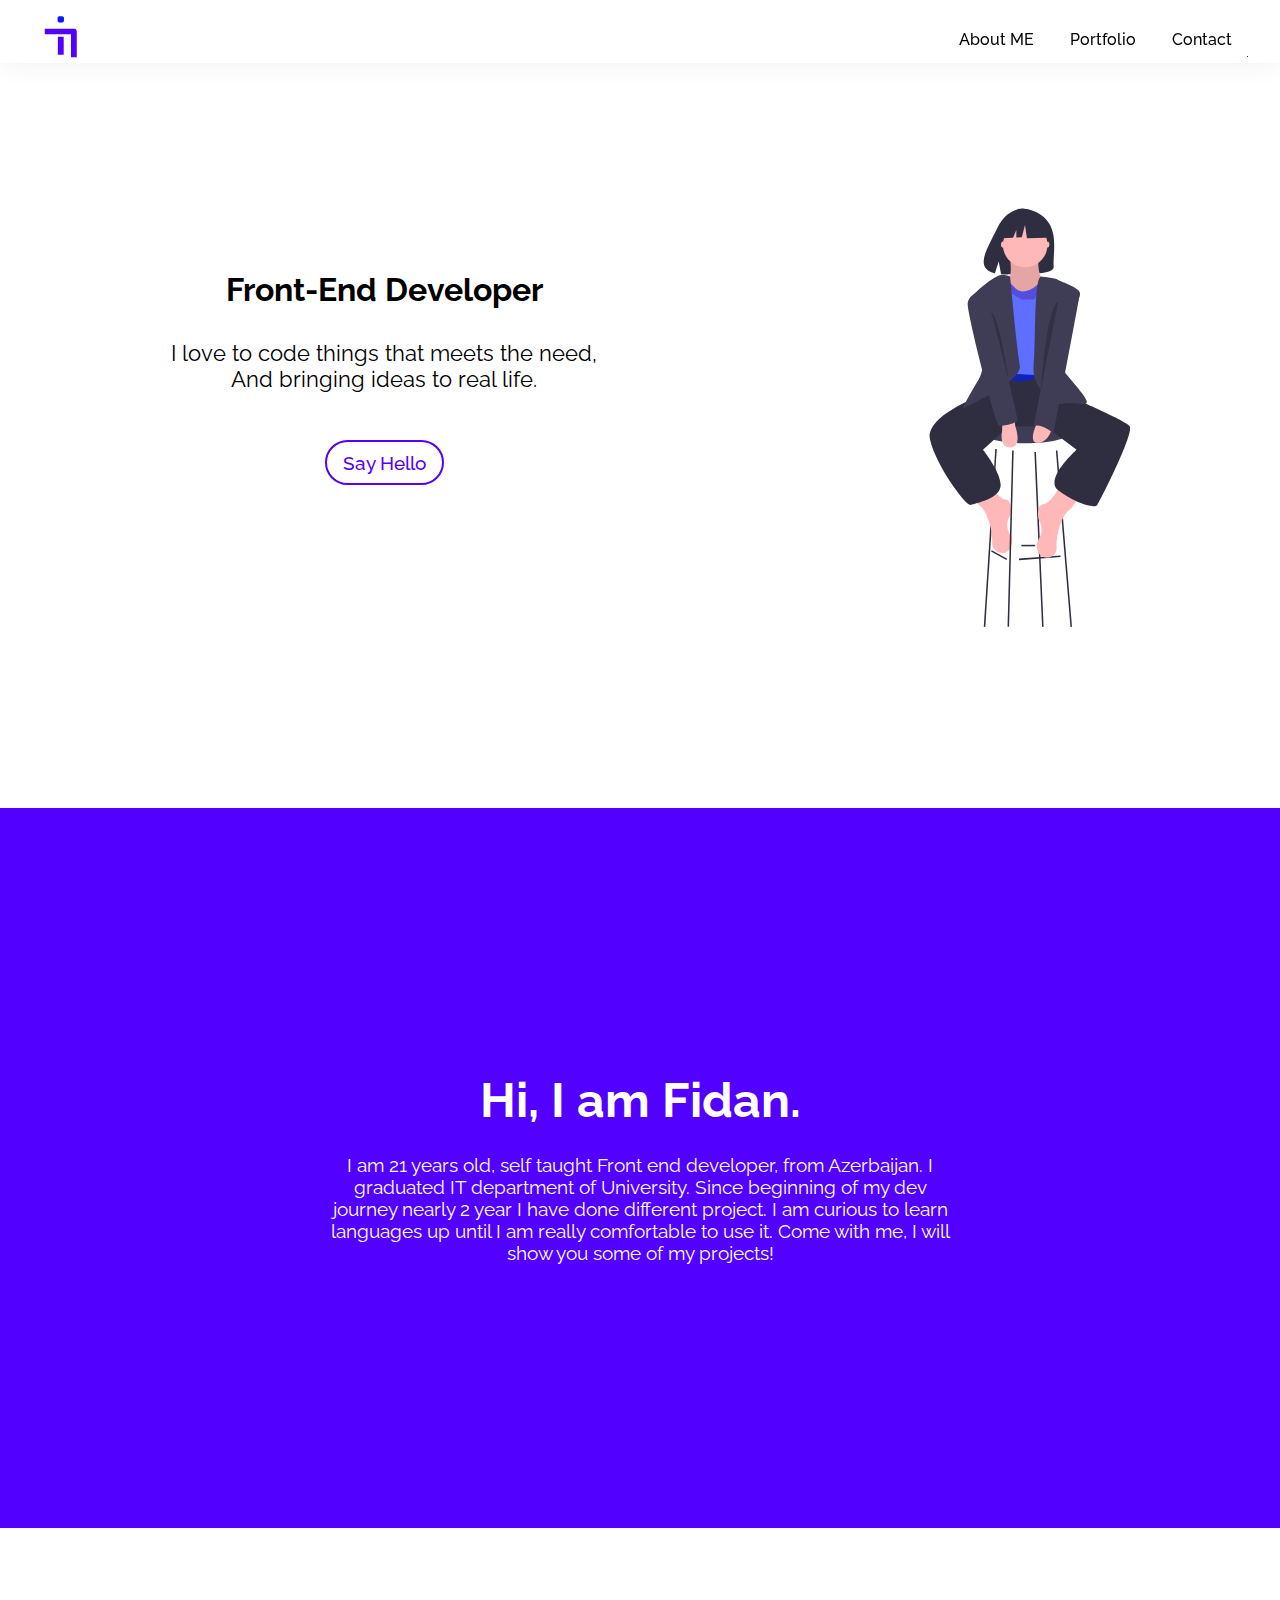
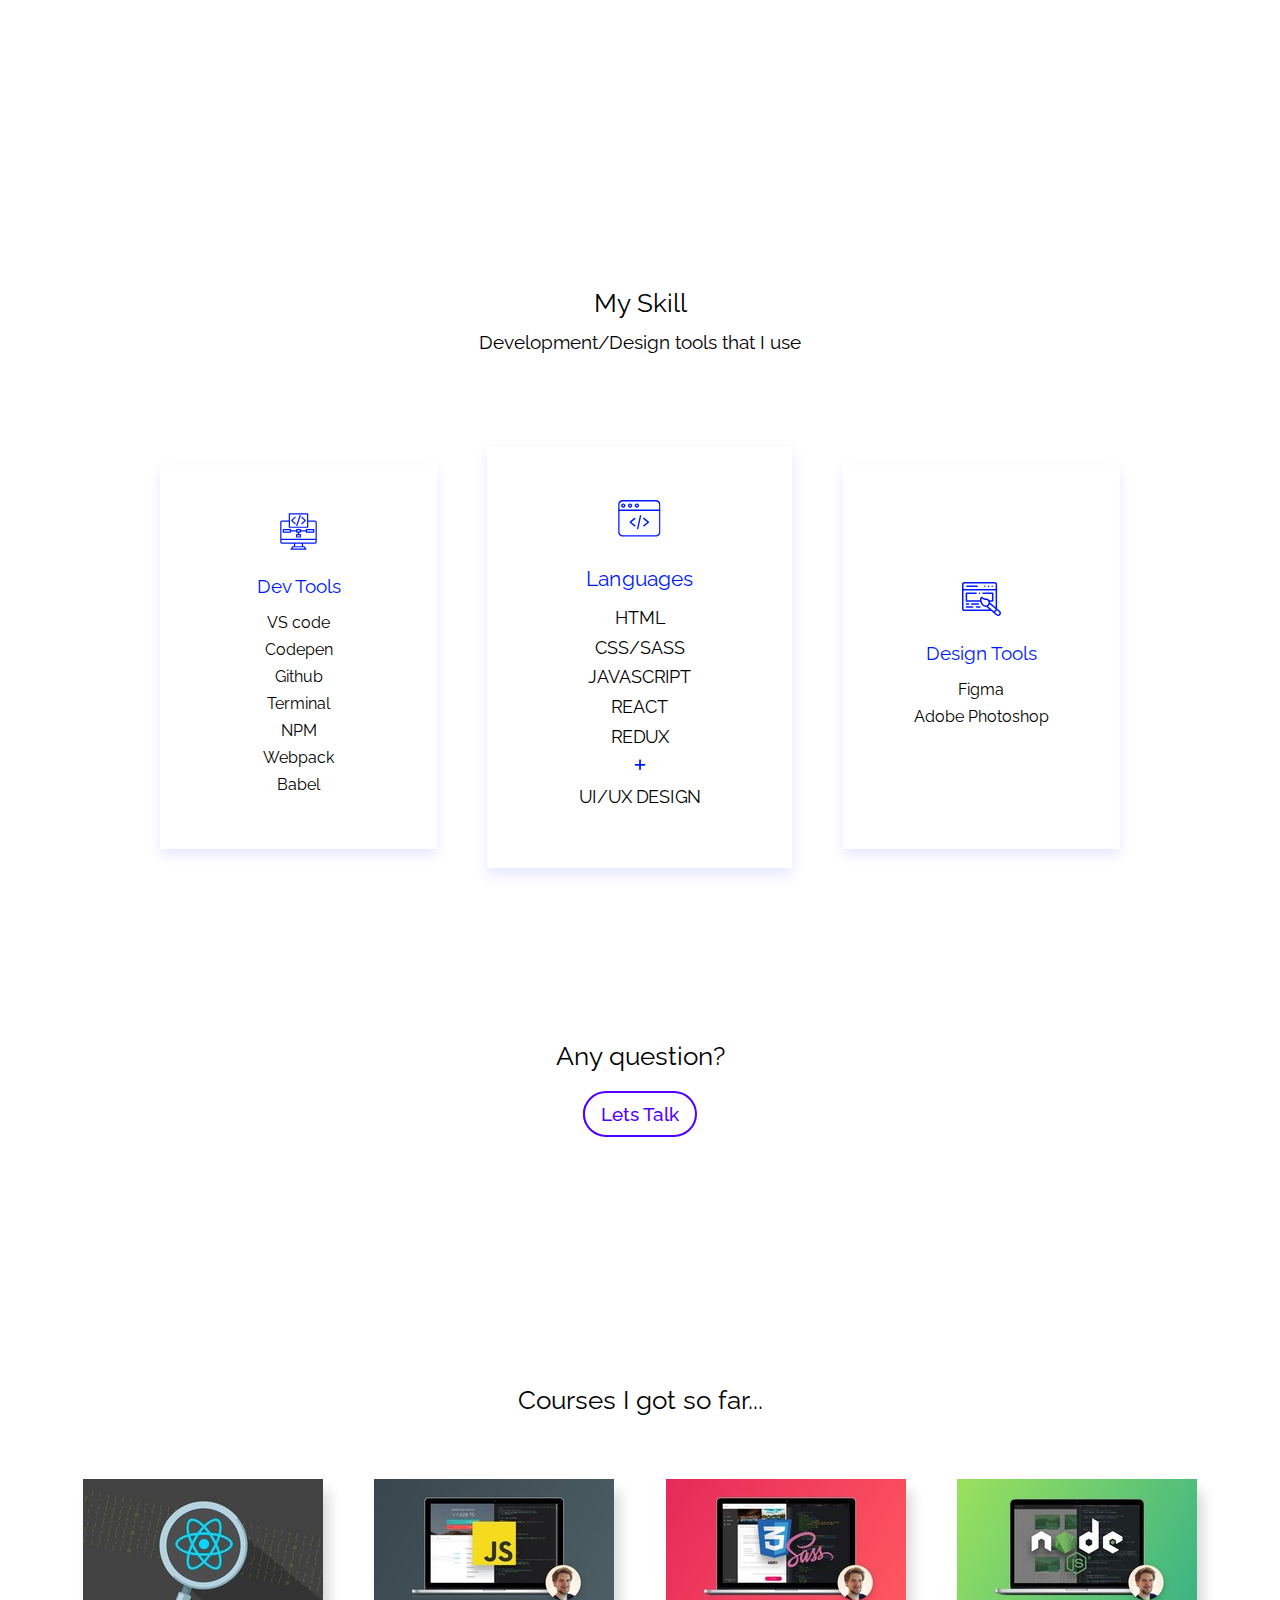
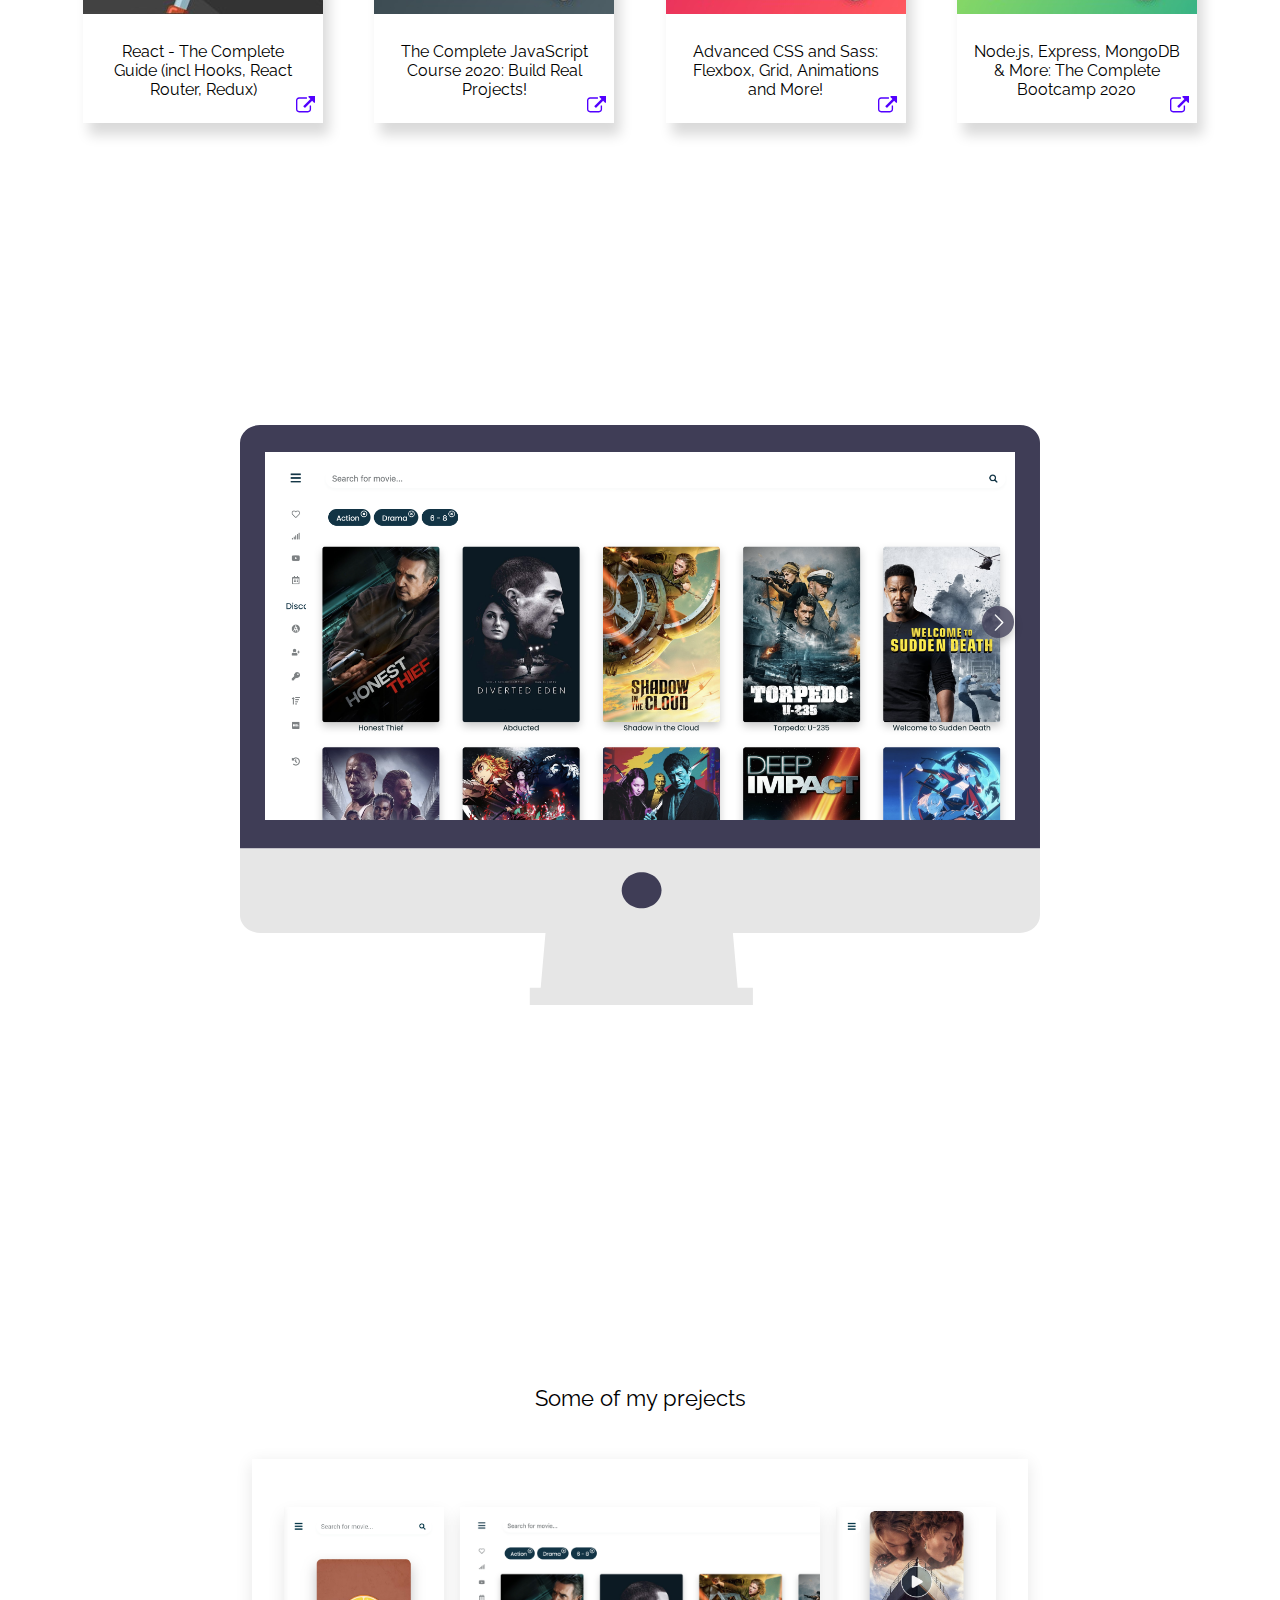
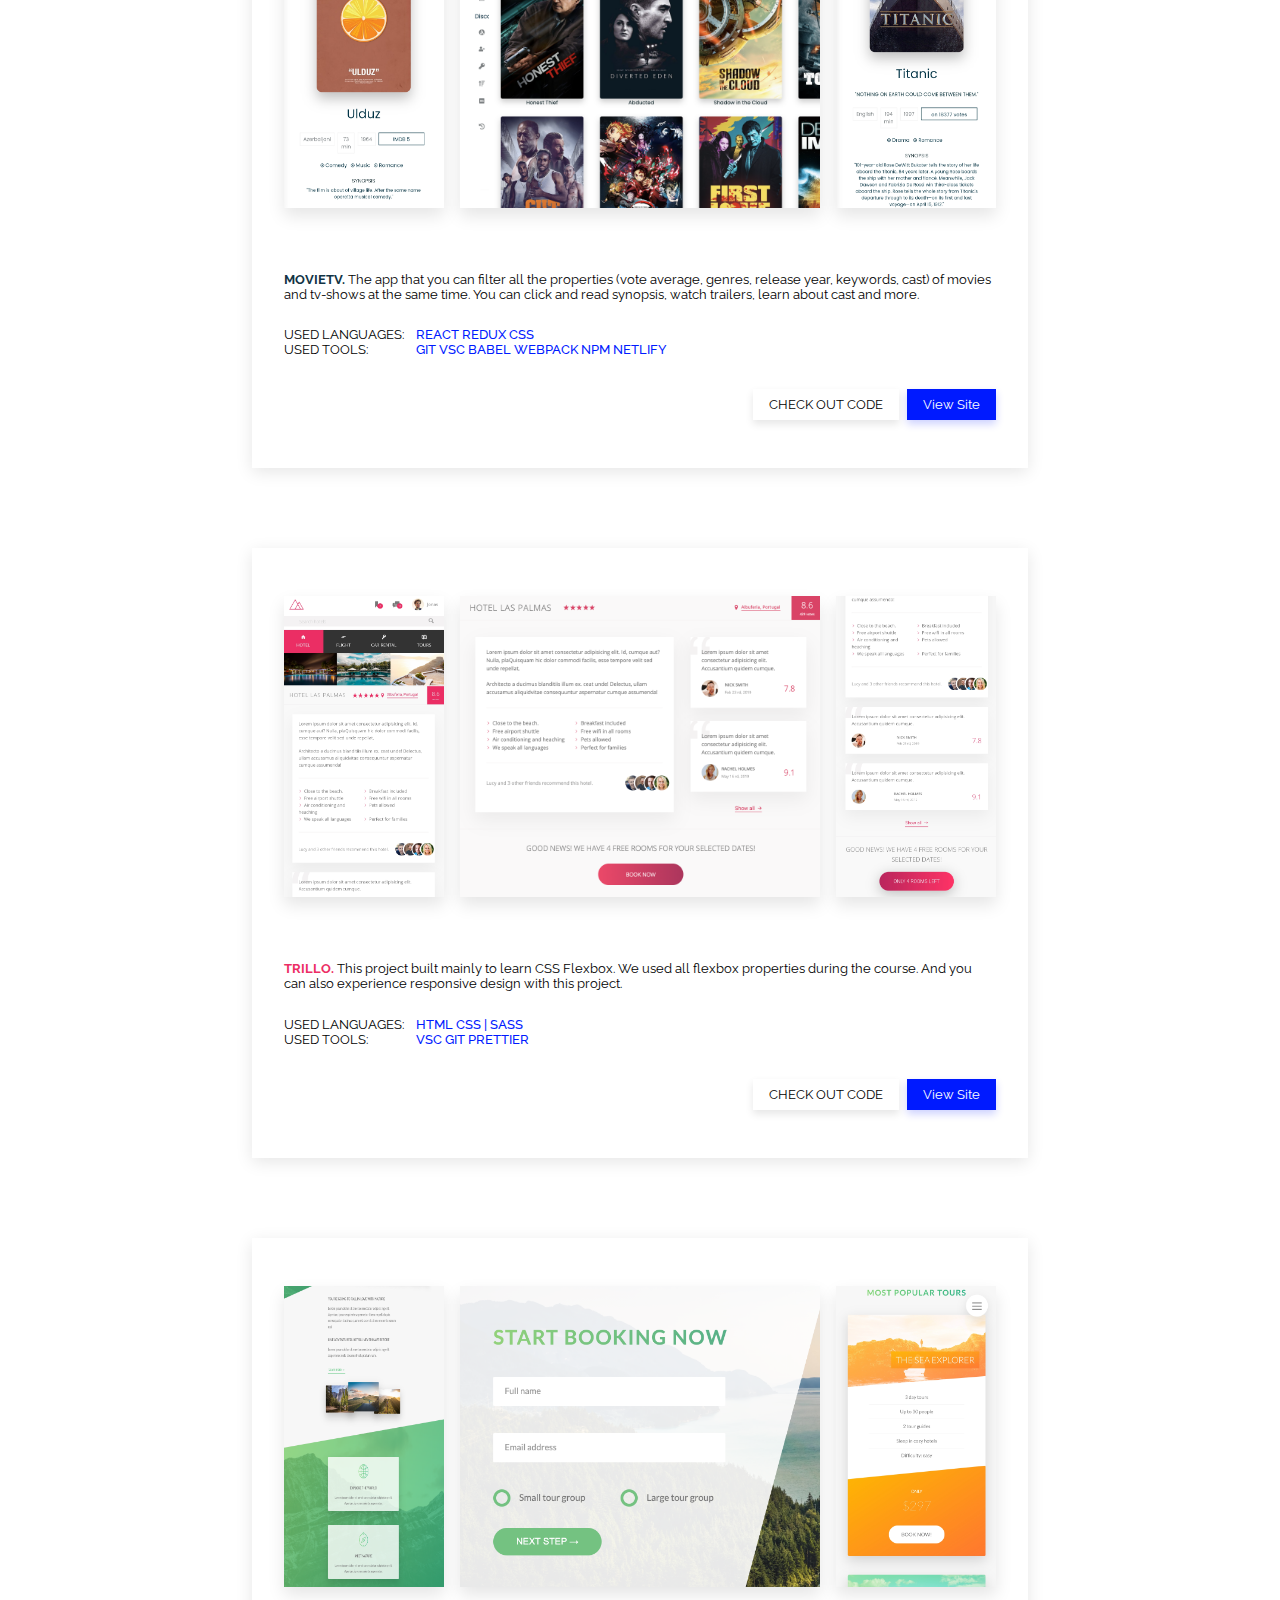
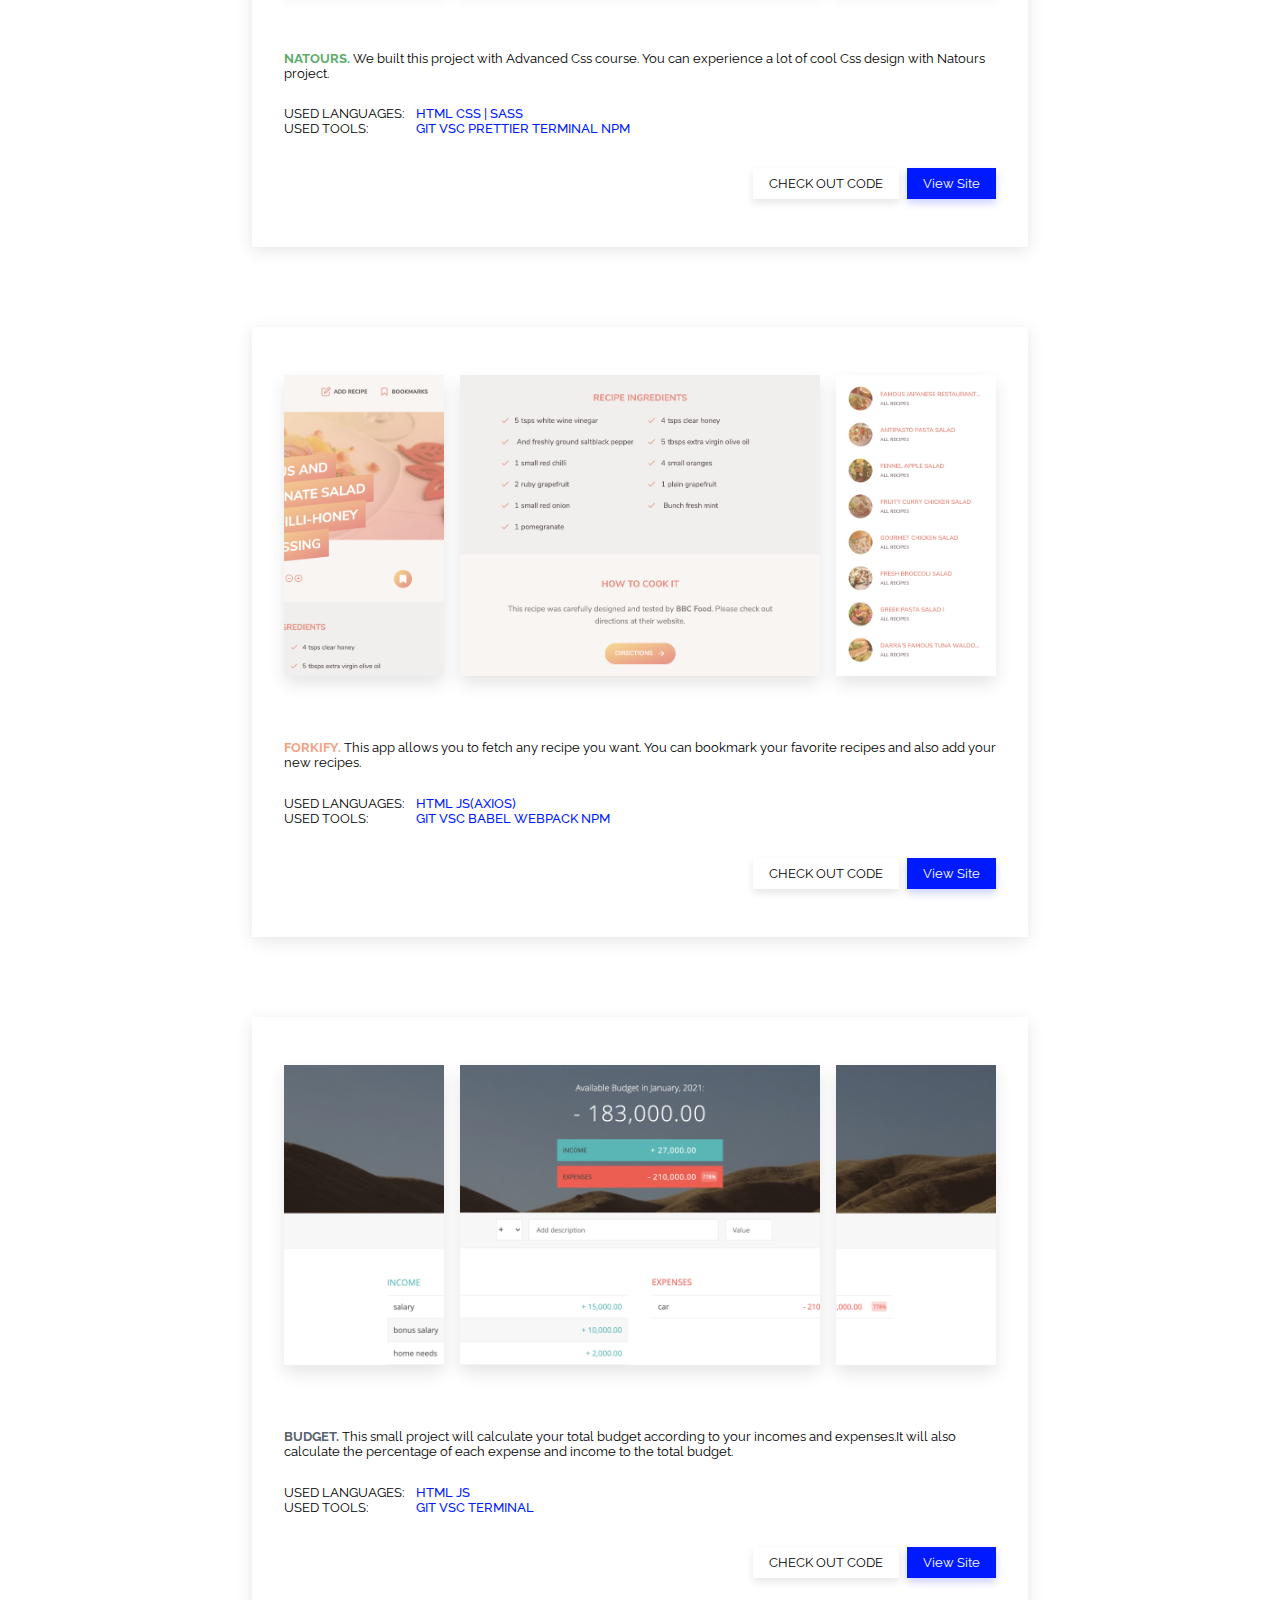
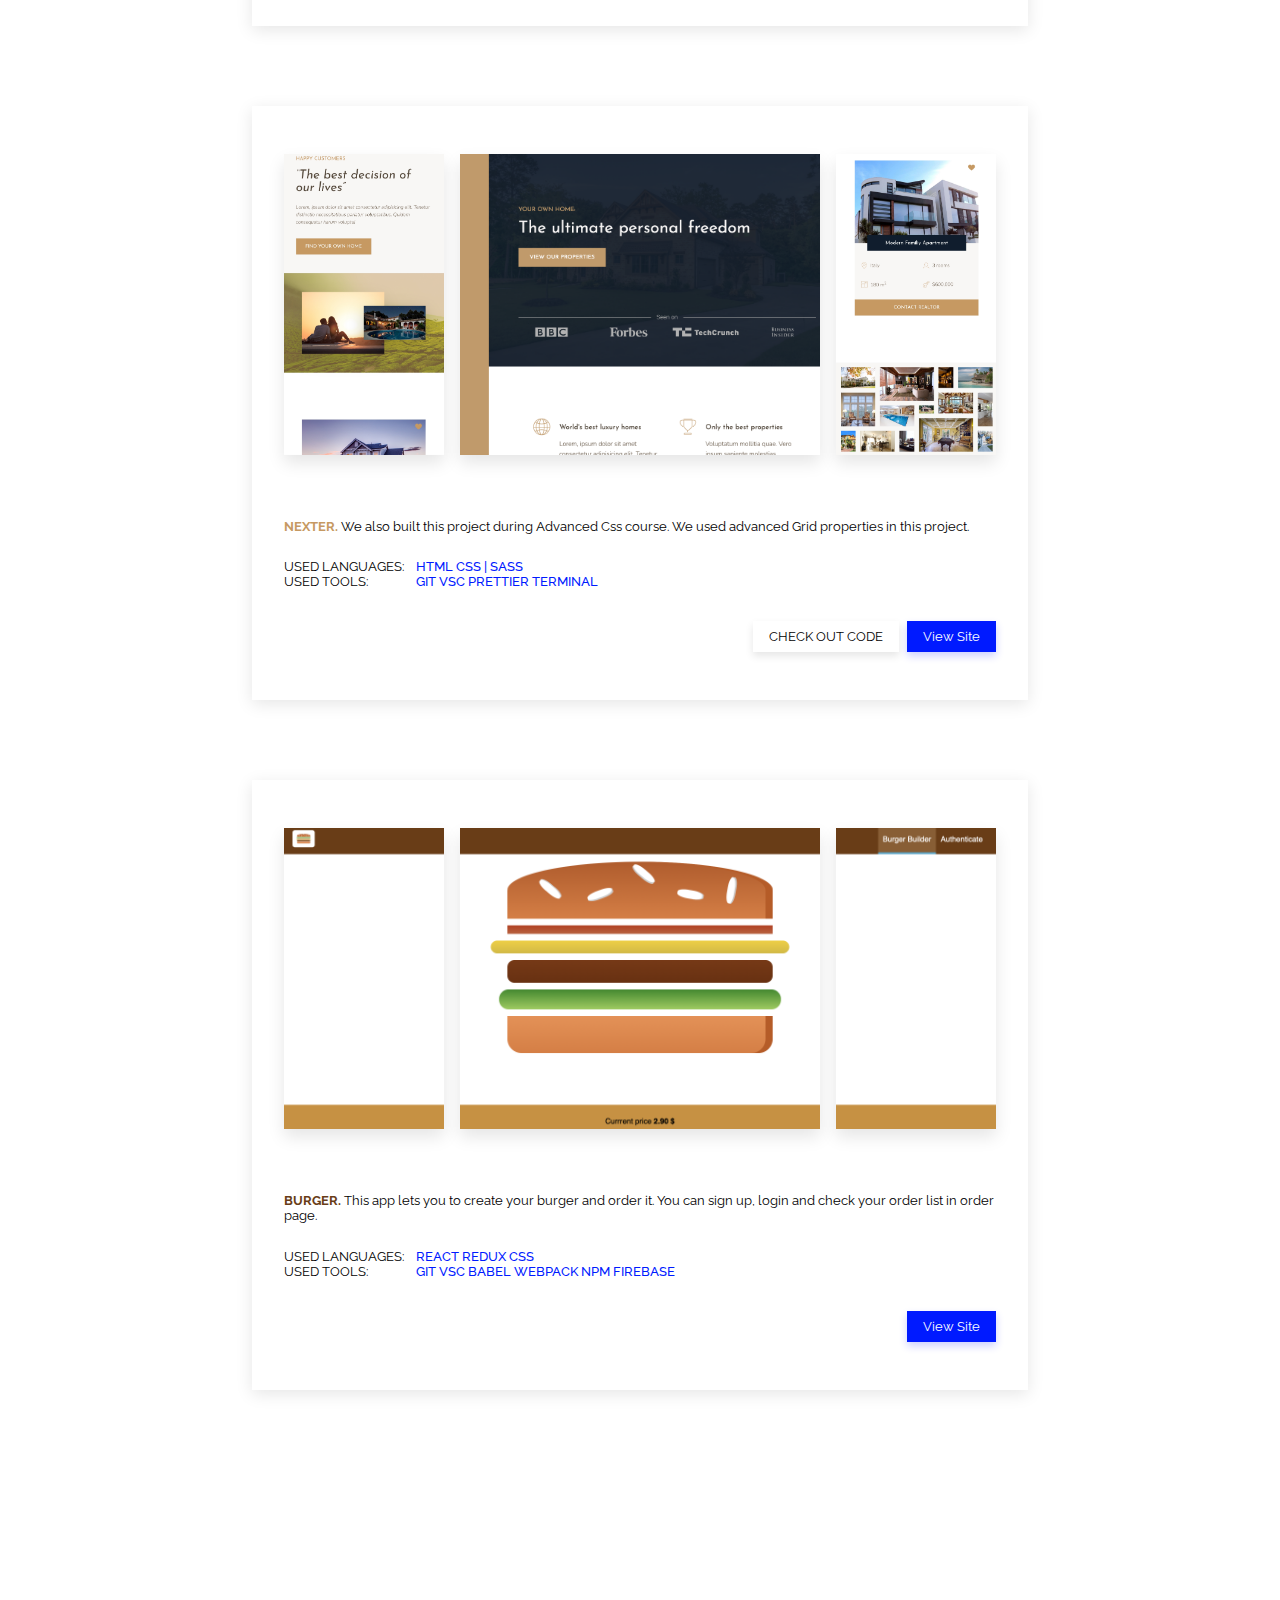
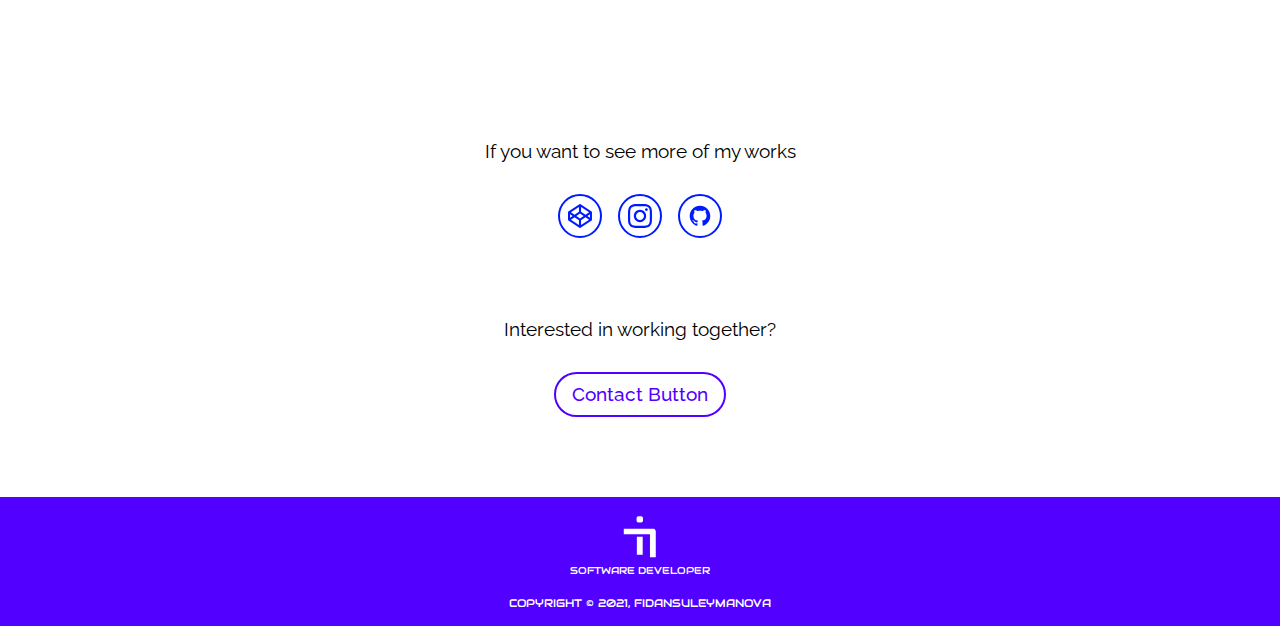
==== index.html @ bf51eb7b "first commit" ====
<!DOCTYPE html>
<html lang="en">

<head>
    <meta charset="UTF-8">
    <meta name="viewport" content="width=device-width, initial-scale=1.0">
    <meta http-equiv="X-UA-Compatible" content="ie=edge">
    <link rel="stylesheet" href="style.css">
    <link href="https://fonts.googleapis.com/css2?family=Audiowide&family=Raleway:wght@400;500;600;700&display=swap"
        rel="stylesheet">
    <link rel="shortcut icon" href="images/logo.svg" />
    <title>FidanSuleymanova | Software develoeper</title>
</head>

<body>
    <div class="navbar">
        <a class="logo" href="/">
            <img class="logo-svg" src="images/logo.svg" alt="">
        </a>
        <div class="nav-links">
            <a href="index.html#about" class="nav-link">About ME</a>
            <a href="index.html#portfolio" class="nav-link">Portfolio</a>
            <a href="contact.html" class="nav-link">Contact</a>
        </div>
        <div class="navigation">
            <input type="checkbox" class="navigation__checkbox" id="navi-toggle">
        
            <label for="navi-toggle" class="navigation__button">
                <span class="navigation__icon">&nbsp;</span>
            </label>
        
            <div class="navigation__background">&nbsp;</div>
            <nav class="navigation__nav">
                <div class="navigation__list">
                    <a href="index.html#about" class="nav-link">About ME</a>
                    <a href="index.html#portfolio" class="nav-link">Portfolio</a>
                    <a href="contact.html" class="nav-link">Contact</a>
                </div>
            </nav>
        </div>
    </div>
    <div class="page-1" id="main">
        <div class="page-1-left">
            <h3>Front-end developer</h3>
            <p>I love to code things that meets the need, And bringing ideas to real life.</p>
            <a href="contact.html" class="contact-button">
                Say Hello
            </a>
        </div>
        <img class="page-1-me" src="images/me.svg" alt="Hi, It is me!">
    </div>
    <div class="page-2" id="about">
        <!-- <img class="page-2-me" src="images/me2.svg" alt=""> -->
        <div class="page-2-about-me">
            <h3>Hi, I am Fidan.</h3>
            <p>I am 21 years old, self taught Front end developer, from Azerbaijan.
                I graduated IT department of University. Since beginning of my dev journey nearly 2 year I have done
                different
                project. I am
                curious to learn languages up until I am really comfortable to use it. Come
                with
                me, I will
                show you some of my projects!
            </p>
        </div>
    </div>
    <div class="page-3" id="skills">
        <div class="page-3-header">
            <p>My Skill</p>
            <p> Development/Design tools that I use</p>
        </div>
        <div class="page-3-blocks">
            <div class="block">
                <img class="block-icon" src="images/development.svg" alt="">
                <p class="block-header">Dev Tools</p>
                <div class="block-elements">
                    <p>VS code</p>
                    <p>Codepen</p>
                    <p>Github</p>
                    <p>Terminal</p>
                    <p>NPM</p>
                    <p>Webpack</p>
                    <p>Babel</p>
                </div>
            </div>
            <div class="block">
                <img class="block-icon" src="images/code.svg" alt="">
                <p class="block-header">Languages</p>
                <div class="block-elements">
                    <p>HTML</p>
                    <p>CSS/SASS</p>
                    <p>JAVASCRIPT</p>
                    <p>REACT</p>
                    <p>REDUX</p>
                    <svg class="block-plus-icon">
                        <use xlink:href="images/sprite.svg#icon-plus"></use>
                    </svg>
                    <p>UI/UX DESIGN</p>
                </div>
            </div>
            <div class="block">
                <img class="block-icon" src="images/content.svg" alt="">
                <p class="block-header">Design Tools</p>
                <div class="block-elements">
                    <p>Figma</p>
                    <p>Adobe Photoshop</p>
                </div>
            </div>
        </div>
        <div class="contact-part">
            <p>Any question?</p>
            <a href="contact.html" class="contact-button">
                Lets Talk
            </a>
        </div>
    </div>
    <div class="page-4" id="courses">
        <p>Courses I got so far...</p>
        <div class="course-blocks">
            <div class="course-block">
                <img src="images/react.jpg" alt="">
                <div class="course-about">
                    <p>React - The Complete Guide (incl Hooks, React Router, Redux)
                    </p>
                    <a href="https://www.udemy.com/course/react-the-complete-guide-incl-redux/" target="_blank">
                        <svg class="link-icon">
                            <use xlink:href="images/sprite.svg#icon-external-link"></use>
                        </svg>
                    </a>
                </div>
            </div>
            <div class="course-block">
                <img src="images/js.jpg" alt="">
                <div class="course-about">
                    <p>The Complete JavaScript Course 2020: Build Real Projects!
                    </p>
                    <a href="https://www.udemy.com/course/the-complete-javascript-course/" target="_blank">
                        <svg class="link-icon">
                            <use xlink:href="images/sprite.svg#icon-external-link"></use>
                        </svg>
                    </a>
                </div>
            </div>
            <div class="course-block">
                <img src="images/sass.jpg" alt="">
                <div class="course-about">
                    <p>Advanced CSS and Sass: Flexbox, Grid, Animations and More!
                    </p>
                    <a href="https://www.udemy.com/course/advanced-css-and-sass/" target="_blank">
                        <svg class="link-icon">
                            <use xlink:href="images/sprite.svg#icon-external-link"></use>
                        </svg>
                    </a>
                </div>
            </div>
            <div class="course-block">
                <img src="images/node.jpg" alt="">
                <div class="course-about">
                    <p>Node.js, Express, MongoDB & More: The Complete Bootcamp 2020</p>
                    <a href="https://www.udemy.com/course/nodejs-express-mongodb-bootcamp/" target="_blank">
                        <svg class="link-icon">
                            <use xlink:href="images/sprite.svg#icon-external-link"></use>
                        </svg>
                    </a>
                </div>
            </div>
        </div>
    </div>
    <div class="page-5" id="portfolio-main">
        
        <div class="portfolio-wrapper">
            <div class="portfolio-computer">
                <img class="computer-background" src="images/computer.svg" alt="">
                </img>
                <div class="computer-screens-wrapper">
                    <div class="computer-screens">
                        <img class="computer-screen" src="images/movietv.png" alt="">
                        <img class="computer-screen" src="images/forkify.png" alt="">
                        <img class="computer-screen" src="images/nexter.png" alt="">
                        <img class="computer-screen" src="images/burger.png" alt="">
                        <img class="computer-screen" src="images/budget.png" alt="">
                        <img class="computer-screen" src="images/trillo.png" alt="">
                        <img class="computer-screen" src="images/natours.png" alt="">
                    </div>
                </div>
                <div class="next-prev-buttons">
                    <div class="prev-button">
                        <svg class="prev-icon">
                            <use xlink:href="images/sprite.svg#icon-chevron-thin-left"></use>
                        </svg>
                    </div>
                    <div class="next-button">
                        <svg class="next-icon">
                            <use xlink:href="images/sprite.svg#icon-chevron-thin-right"></use>
                        </svg>
                    </div>


                </div>
                <div class="more-button-wrapper">
                    <a href="/#portfolio" class="learn-more-button">
                        <p>Learn more</p>
                    </a>
                </div>
            </div>
        </div>
    </div>
    <div class="page-6" id="portfolio">
        <p>Some of my prejects</p>
        <div class="portfolio-project">
            <div class="portfolio-images">
                <img src="images/movie1.png" alt="">
                <img src="images/movie2.png" alt="">
                <img src="images/movie3.png" alt="">
            </div>
            <div class="portfolio-theme">
                <p> <span class="project-name movie">movietv. </span>
                    The app that you can filter all the properties (vote average, genres, release year,
                    keywords, cast) of movies and tv-shows at the same time. You can click and read
                    synopsis, watch trailers, learn about cast and more.
                </p>
            </div>
            <div class="portfolio-used">
                <div class="portfolio-used-caption">
                    <p>Used languages:</p>
                    <p>Used tools:</p>
                </div>
                <div class="portfolio-used-example">
                    <p>REACT REDUX CSS </p>
                    <p>GIT VSC BABEL WEBPACK NPM NETLIFY</p>
                </div>
            </div>
            <div class="portfolio-buttons">
                <a href="https://github.com/fidangithub/movie-finder" class="button_git" target="_blank">CHECK OUT CODE</a>
                <a href="https://movietv.fidansuleymanova.com/" target="_blank" class="button_live">
                    View Site
                </a>
            </div>
        </div>
        <div class="portfolio-project">
            <div class="portfolio-images">
                <img src="images/trillo1.png" alt="">
                <img src="images/trillo2.png" alt="">
                <img src="images/trillo3.png" alt="">
            </div>
            <div class="portfolio-theme">
                <p> <span class="project-name trillo">trillo. </span>This project built mainly 
                to learn CSS Flexbox. We used all flexbox properties during the course. 
                And you can also experience responsive design with this project.
                </p>
            </div>
            <div class="portfolio-used">
                <div class="portfolio-used-caption">
                    <p>Used languages:</p>
                    <p>Used tools:</p>
                </div>
                <div class="portfolio-used-example">
                    <p>HTML CSS | SASS</p>
                    <p>VSC GIT Prettier</p>
                </div>
            </div>
            <div class="portfolio-buttons">
                <a href="https://github.com/fidangithub/trillo" class="button_git" target="_blank" >CHECK OUT CODE</a>
                <a href="https://trillo.fidansuleymanova.com/" target="_blank" class="button_live">
                    View Site
                </a>
            </div>
        </div>
        <div class="portfolio-project">
            <div class="portfolio-images">
                <img src="images/natours1.png" alt="">
                <img src="images/natours2.png" alt="">
                <img src="images/natours3.png" alt="">
            </div>
            <div class="portfolio-theme">
                <p> <span class="project-name natours">natours. </span>
                    We built this project with Advanced Css course. You can experience a lot of cool
                    Css design with Natours project.
                </p>
            </div>
            <div class="portfolio-used">
                <div class="portfolio-used-caption">
                    <p>Used languages:</p>
                    <p>Used tools:</p>
                </div>
                <div class="portfolio-used-example">
                    <p>HTML CSS | SASS</p>
                    <p>GIT VSC PRETTIER TERMINAL NPM </p>
                </div>
            </div>
            <div class="portfolio-buttons">
                <a href="https://github.com/fidangithub/natours" class="button_git" target="_blank" >CHECK OUT CODE</a>
                <a href="https://natours.fidansuleymanova.com/" target="_blank" class="button_live">View Site</a>
            </div>
        </div>
        <div class="portfolio-project">
            <div class="portfolio-images">
                <img src="images/forkify1.png" alt="">
                <img src="images/forkify2.png" alt="">
                <img src="images/forkify3.png" alt="">
            </div>
            <div class="portfolio-theme">
                <p> <span class="project-name forkify">forkify. </span>
                This app allows you to fetch any recipe you want. 
                You can bookmark your favorite recipes and also add your new recipes. 
                </p>
            </div>
            <div class="portfolio-used">
                <div class="portfolio-used-caption">
                    <p>Used languages:</p>
                    <p>Used tools:</p>
                </div>
                <div class="portfolio-used-example">
                    <p>HTML JS(AXIOS) </p>
                    <p>GIT VSC BABEL WEBPACK NPM</p>
                </div>
            </div>
            <div class="portfolio-buttons">
                <a href="https://github.com/fidangithub/forkify" class="button_git" target="_blank" >CHECK OUT CODE</a>
                <a href="https://forkify.fidansuleymanova.com/" class="button_live" target="_blank" >View Site</a>
            </div>
        </div>
        <div class="portfolio-project">
            <div class="portfolio-images">
                <img src="images/budget1.png" alt="">
                <img src="images/budget2.png" alt="">
                <img src="images/budget3.png" alt="">
            </div>
            <div class="portfolio-theme">
                <p> <span class="project-name budget">budget. </span>
                    This small project will calculate your total budget according to your incomes and 
                    expenses.It will also calculate the percentage of each expense and income to the 
                    total budget.
                </p>
            </div>
            <div class="portfolio-used">
                <div class="portfolio-used-caption">
                    <p>Used languages:</p>
                    <p>Used tools:</p>
                </div>
                <div class="portfolio-used-example">
                    <p>HTML JS</p>
                    <p>GIT VSC TERMINAL</p>
                </div>
            </div>
            <div class="portfolio-buttons">
                <a href="https://github.com/fidangithub/budgetApp" class="button_git" target="_blank">CHECK OUT CODE</a>
                <a href="https://budget.fidansuleymanova.com/" class="button_live" target="_blank">View Site</a>
            </div>
        </div>
        <div class="portfolio-project">
            <div class="portfolio-images">
                <img src="images/nexter1.png" alt="">
                <img src="images/nexter2.png" alt="">
                <img src="images/nexter3.png" alt="">
            </div>
            <div class="portfolio-theme">
                <p> <span class="project-name nexter">nexter. </span>
                    We also built this project during Advanced Css course. We used advanced 
                    Grid properties in this project.
                </p>
            </div>
            <div class="portfolio-used">
                <div class="portfolio-used-caption">
                    <p>Used languages:</p>
                    <p>Used tools:</p>
                </div>
                <div class="portfolio-used-example">
                    <p>HTML CSS | SASS</p>
                    <p>GIT VSC PRETTIER TERMINAL </p>
                </div>
            </div>
            <div class="portfolio-buttons">
                <a href="https://github.com/fidangithub/nexter" class="button_git" target="_blank">CHECK OUT CODE</a>
                <a href="https://nexter.fidansuleymanova.com/" class="button_live" target="_blank">View Site</a>
            </div>
        </div>
        <div class="portfolio-project">
            <div class="portfolio-images">
                <img src="images/burger1.png" alt="">
                <img src="images/burger2.png" alt="">
                <img src="images/burger3.png" alt="">
            </div>
            <div class="portfolio-theme">
                <p> <span class="project-name burger">burger. </span>
                    This app lets you to create your burger and order it. You can sign up,
                    login and check your order list in order page.
                </p>
            </div>
            <div class="portfolio-used">
                <div class="portfolio-used-caption">
                    <p>Used languages:</p>
                    <p>Used tools:</p>
                </div>
                <div class="portfolio-used-example">
                    <p>REACT REDUX CSS </p>
                    <p>GIT VSC BABEL WEBPACK NPM FIREBASE</p>
                </div>
            </div>
            <div class="portfolio-buttons">
                <a href="https://react-my-burger-32197.firebaseapp.com/" class="button_live" target="_blank">View Site</a>
            </div>
        </div>
    </div>
    <div class="page-7" id="page-7">
        <div class="find-me">
            <p>If you want to see more of my works</p>
            <div class="find-me-icons">
                <a href="https://codepen.io/fidansuleymanova/" target="_blank" >
                    <svg class="codepen icon">
                        <use xlink:href="images/sprite.svg#icon-codepen1"></use>
                    </svg>
                </a>
                <a href="https://www.instagram.com/developedbyf/" target="_blank" >
                    <svg class="instagram icon">
                        <use xlink:href="images/sprite.svg#icon-instagram"></use>
                    </svg>
                </a>
                <a href="https://github.com/fidangithub" target="_blank" >
                    <svg class="github icon">
                        <use xlink:href="images/sprite.svg#icon-github"></use>
                    </svg>
                </a>
            </div>
        </div>
        <div class="contact-me">
            <p>Interested in working together?</p>
            <a href="contact.html" class="contact-button">
                Contact Button
            </a>
        </div>
        
        <div class="footer">
            <a class="logo white" href="/">
                <img class="logo-svg" src="images/logo-white.svg" alt="">
            </a>
            <span>SOFTWARE DEVELOPER </span>
            <p>COPYRIGHT © 2021, FIDANSULEYMANOVA</p>
        </div>
    </div>

    <script src="script.js"></script>
    <script src="main.js"></script>
</body>

</html>
---- style.css ----
*{
    margin:0;
    padding: 0;
    box-sizing: border-box;
}
:root{
    --main-color-1: #001AFF;
    --main-color-2: #5200FF;
    --main-color-3: #3F3D56;
    --main-color-4: #E5E5E5;
    --main-font-family: 'Raleway', sans-serif;
    --main-font-family-2: 'Audiowide', cursive;
}
body{
    font-family: var(--main-font-family);
    overflow-x: hidden;
}
html {
    scroll-behavior: smooth;
}
a{
    text-decoration: none;
}
.navbar {
    width: 100%;
    display: flex;
    align-items: center;
    justify-content: space-between;
    padding: 1rem 2rem 0 2rem;
    margin-bottom: 2rem;
    position: fixed;
    background-color: rgba(255, 255, 255, 0.55);
    box-shadow: 0 0.2rem 1.6rem rgba(0, 0, 0, 0.05);
    z-index: 1000;
}
.logo-svg {
    width:  3.6rem;
    height: 2.7rem;
}
/* ///////////////////////////NAVIGATION MENU FOR MOBILE /////////////////*/
.navigation {
    display: none;
}
.navigation__checkbox {
    display: none;
}
.navigation__button {
    display: flex;
    align-items: center;
    flex-direction: column;
    background-color: white;
    height: 3.6rem;
    width: 3.6rem;
    position: fixed;
    top: .3rem;
    right: .3rem;
    border-radius: 50%;
    z-index: 2000;
    box-shadow: 0 1rem 3rem rgba(var(--main-color-2), .1);
    text-align: center;
    cursor: pointer;
}
.navigation__background {
    height: 3rem;
    width: 3rem;
    border-radius: 50%;
    position: fixed;
    top: .55rem;
    right: .55rem;
    background-image: radial-gradient(white, white);
    z-index: 1000;
    transition: transform .8s cubic-bezier(0.86, 0, 0.07, 1);
}
.navigation__nav {
    height: 100vh;
    position: fixed;
    top: 0;
    left: 0;
    z-index: 1500;
    opacity: 0;
    width: 0;
    transition: all .8s cubic-bezier(0.68, -0.55, 0.265, 1.55);
}
.navigation__list {
    position: absolute;
    top: 50%;
    left: 50%;
    transform: translate(-50%,-50%);
    list-style: none;
    text-align: center;
    width: 100%;
    display: flex;
    flex-direction: column;
    align-items: center;
}
.navigation__list >* {
    margin-bottom: 1rem;
}
.navigation__checkbox:checked ~ .navigation__background {
    transform: scale(80);
}
.navigation__checkbox:checked ~ .navigation__nav {
    opacity: 1;
    width: 100%;
}
.navigation__icon {
    position: relative;
    margin-top: 1.8rem;
}
.navigation__icon,
.navigation__icon::before,
.navigation__icon::after {
    width: 1.4rem;
    height: 3px;
    background-color: var(--main-color-2);
    display: inline-block;
}
.navigation__icon::before,
.navigation__icon::after {
    content: "";
    position: absolute;
    left: 0;
    transition: all .2s;
}
.navigation__icon::before { top: -.5rem; }
.navigation__icon::after { top: .5rem; }

.navigation__button:hover .navigation__icon::before {
    top: -.6rem;
 }
.navigation__button:hover .navigation__icon::after {
    top: .6rem;
}
/*//////////////////// FUNCTIONALITY //////////////////// */
.navigation__checkbox:checked + .navigation__button .navigation__icon {
    background-color: transparent;
}
.navigation__checkbox:checked + .navigation__button .navigation__icon::before {
    top: 0;
    transform: rotate(135deg);
}
.navigation__checkbox:checked + .navigation__button .navigation__icon::after {
    top: 0;
    transform: rotate(-135deg);
}
.nav-link {
    padding:.5rem 1rem;
    text-decoration: none;
    color: black;
    /* font-size: 1rem; */
    font-weight: 500;
    cursor: pointer;
    transition: all .3s ease-in;
    background-image: linear-gradient(120deg, transparent 50%, transparent 50%, var(--main-color-1) 50%);
    background-size: 220%;
}
.nav-link:hover{
    color: white;
    background-position: 100%;
}
.contact-button{
    font-weight: 500;
    padding: .6rem 1rem;
    border: 2px solid var(--main-color-2);
    font-size: 1.2rem;
    color: var(--main-color-2);
    border-radius: 2rem;
    background-color: white;
    transition: all .3s ease-in;
    cursor: pointer;
    background-image: linear-gradient(120deg, transparent 50%, transparent 50%, var(--main-color-2) 50%);
    background-size: 220%;
}
.contact-button:hover{
    background-position: 100%;;
    color: white;
}
.contact-button:focus,
.contact-button:active{
    outline: none;
}
.page-1{
    display:flex;
    align-items: center;
    width: 100%;
    justify-content: space-around;
    margin-bottom: 20vh;
    margin-left: 4rem;
    padding-top: 8rem;
}
.page-1-left{
    display:flex;
    flex-direction: column;
    align-items: center;
    width: 35%;
    text-align: center;
    margin-top: 0;
}
.page-1-me{
    width:35%;
}
.page-1-left > h3{
    font-size: 2.6rem;
    text-transform: capitalize;
    font-size: 2rem;;
    margin-bottom: 2rem;
}
.page-1-left > p{
    font-size: 1.4rem;
    margin-bottom: 3rem;
}
.page-2{
    background-color: var(--main-color-2);
    height: 80vh;
    width:100%;
    color: white;
    display: flex;
    align-items: center;
    justify-content: center;
    padding: 0 6%;
    margin-bottom: 40vh;
}
.page-2-me{
    width: 32%;
    margin-top:26rem;
}
.page-2-about-me{
    text-align: center;
    width: 56%;
}
.page-2-about-me > h3{
    font-size: 3rem;
    margin-bottom:1.6rem;
}
.page-2-about-me > p{
    font-size: 1.2rem;
}
.page-3{
    display:flex;
    align-items: center;
    flex-direction: column;
    margin-bottom: 20vh;
}
.page-3 > *{
    margin-bottom: 5rem;
}
.page-3-header {
    text-align: center;
    font-size:1.2rem;
}
.page-3-header > *:first-child{
    font-size: 1.6rem;
    margin-bottom: .8rem;
}
.page-3-blocks{
    width: 80%;
    /* display: grid;
    grid-template-columns: repeat(auto-fit, min(25%));
    justify-content: space-evenly; */
    display: flex;
    align-items: center;
    justify-content: center;
}
.block{
    display: flex;
    flex-direction: column;
    align-items: center;
    justify-content: center;
    /* padding: 5vh 0 3vh 0; */
    height:24rem;
    width: 18rem;
    margin: 2rem;
    box-shadow: 0 6px 12px rgba(0, 26, 255, 0.1);
    cursor: pointer;
    transition: all .4s ease-in-out;
}
.block:hover{
    transform: scale(1.02);
    box-shadow: 0 2px 8px rgba(0, 26, 255, 0.15);
}
.block:nth-child(2){
    transform:  scale(1.1);
}
.block:nth-child(2):hover{
    transform: scale(1.12);
}

.block-header{
    font-size: 1.2rem;
    color: var(--main-color-1);
    margin-bottom: 1rem;
}
.block-elements{
    text-align: center;
}
.block-elements > *{
    margin-bottom: .5rem;
}
.block-plus-icon{
    width: 1rem;
    height: 1rem;
    fill: var(--main-color-1);
}
.block-icon{
    width: 14%;
    margin-bottom: 1.5rem;
}
.contact-part{
    margin-top:5rem;
    text-align: center;
}
.contact-part > p{
    font-size: 1.6rem;
    margin-bottom: 2rem;
}
.page-4{
    margin-bottom: 30vh;
    text-align: center;;
}
.page-4 > p {
    font-size: 1.6rem;
    margin-bottom: 4rem;
}
.course-blocks{
    width: 90%;
    margin: 0 auto;
    display: grid;
    grid-template-columns: repeat(auto-fit, min(15rem));
    justify-content: space-evenly; 
    grid-gap: 2rem;
}
.course-block {
    text-align:center;
    box-shadow: 6px 12px 12px rgba(0, 0, 0, 0.15);
    margin-bottom: 2rem;
    /* box-shadow: 0 4px 8px rgba(0, 0, 0, 0.082); */
}
.course-about {
    position: relative;
}
.course-about > p {
    padding: 1.5rem 1rem;
}
.link-icon {
    position: absolute;
    right: 0;
    bottom: 0;
    width: 1.2rem;
    height: 1.2rem;
    fill: var(--main-color-2);
    margin: .5rem;

}
.page-5 {
    text-align: center;
    margin-bottom: 60rem;
}
.page-5 > * {
    margin-bottom: 5rem;
}
.page-5-header {
    font-size: 1.4rem;
}
.portfolio-wrapper {
    position: relative;
}
.portfolio-computer {
   display: flex;
   justify-content: center;
   position: relative;
   /* left: -15rem; */
}
.computer-background{
    position: absolute;
    width: 50rem;
}
.computer-screens-wrapper {
    display: flex;
    width: 46.9rem; 
    overflow: hidden;
    color: #0000ff;
    position: absolute;
}
.computer-screens{
    margin-top: 1.7rem;
    display: flex;
    transition: all .2s ease-in;
}
.computer-screen{
    width: 47rem;
}
.next-prev-buttons{
    position: absolute;
    display:flex;
    width: 46.8rem;
    justify-content: space-between;
    align-items: center;
    height: 60vh;
}
.prev-button, .next-button {
    width: 2rem;
    height:2rem;
    background-color: var(--main-color-3);
    opacity: 80%;
    border-radius: 50%;
    display: flex;
    align-items: center;
    justify-content: center;
    cursor: pointer;
    box-shadow: 0 4px 8px rgba(0, 0, 0, 0.25);
}
.prev-icon, .next-icon {
    width: 1.2rem;
    height: 1.2rem;
    fill: white;
}
.more-button-wrapper{
    position: absolute;
    overflow: hidden;
    display: flex;
    align-items: flex-end;
    justify-content: center;
    cursor: pointer;
    height: 50vh;
}
.learn-more-button {
    transform: translateY(2rem);
    transition: all .2s ease-in;
}
.portfolio-computer:hover .learn-more-button{
    transform: translateY(0rem);
}
.learn-more-button > p {
    background-color: var(--main-color-3);
    opacity: .8;
    padding: .4rem 1rem;
    color: white;
    font-size: .9rem;
}
.portfolio-about {
    position: absolute;
    right: 0;
    width: 30%;
    margin: 5rem 5rem 0 0;
}

.active {
    background-color: var(--main-color-1);
    border: none;
    color: white !important;
}
/* ////////////////////////////////CONTACT /////////////////////////////*/
.navbar_contact {
    padding-right: 3.1rem !important;
}

.contact-page {
    display: flex;
    padding-top: 8rem;
    animation: opacity 1s ease;
}
.icon {
    display: flex;
    width: 1.5rem;
    height: 1.5rem;
}
.contact-page > * {
    display: flex;
    flex-direction: column;
    align-items: center;
    width: 100%;
    margin: 2rem 1rem;
    height: 60vh;
}
.more {
    justify-content: center;
    border-right: 1px solid var(--main-color-4);
}
@keyframes opacity{
    from {
        opacity: 0;
    }
    to{
        opacity: 1;
    }
}
.find-me-wrapper{
    display: flex;
    flex-direction: column;
    align-items: center;
}
.find-me-icons{
    display: flex;
}
.find-me-icons > * {
    margin: 0 .5rem;
    border: 2px solid var(--main-color-1);
    border-radius: 50%;
    padding: .5rem;
    fill: var(--main-color-1);
    transition: all .1s ease-in;
    cursor: pointer;
}
.find-me-icons > *:hover {
    border: 2px solid var(--main-color-1);
    background-color: var(--main-color-1);
    fill: white;
}
.cover{
    margin-bottom: 3rem;
    font-size: 1.2rem;
}
.form-wrapper{
    display: flex;
}
.form{
    display: flex;
    flex-direction: column;
    align-items: center;
}
.form > * {
    margin-bottom: 1rem;
}
input {
    width: 450px;
    height: 50px;
    border: 1px solid var(--main-color-4);
    border-radius: 5px;
    font-size: 1.2rem;
    padding: .5rem;
    font-family: var(--main-font-family);
}
textarea {
    width: 450px !important; 
    min-height: 100px;
    max-height: 160px;
    border: 1px solid var(--main-color-4);
    font-size: 1.2rem;
    padding: .5rem;
    font-family: var(--main-font-family);
}
input:focus, textarea:focus,
input:active, textarea:active{
    outline: none;
}
label {
    display: flex;
    flex-direction: column;
    color: rgba(0, 0, 0, 0.5);
}
.submit-button {
    color: var(--main-color-1);
    border: 2px solid var(--main-color-1);
    display: flex;
    justify-content: center;
    align-items: center;
    background-image: 
    linear-gradient(120deg, transparent 50%, transparent 50%, var(--main-color-1) 50%) !important;
    margin-top: 2rem;
}
.submit-icon {
    width : 1rem;
    height: 1rem;
    fill: var(--main-color-1);
    margin-right: 3px;
    transition: all .3s ease-in;
}
.contact-button:hover > svg {
    fill: white;
}
/*//////////////////////////////////// PAGE6 ////////////////////////////// */
.page-6 {
    display: flex;
    align-items: center;
    flex-direction: column;
    margin-bottom: 30vh;
}
.page-6 > p {
    font-size: 1.4rem;
    margin-bottom: 3rem;
}
.portfolio-project{
    display: flex;
    flex-direction: column;
    align-items: center;
    padding: 3rem 2rem;
    box-shadow: 0 4px 16px rgba(0, 0, 0, 0.1);
    width: min-content;
    margin-bottom: 5rem;
}
.portfolio-images{
    display: grid;
    /* grid-template-columns: 5rem 11.28rem 5rem;
    grid-auto-rows: 9.4rem; */
    grid-template-columns: 10rem 22.56rem 10rem;
    grid-auto-rows: 18.8rem;
    grid-gap: 1rem;
    margin-bottom: 4rem;
}
.portfolio-images >img {
    width: 100%;
    height: 100%;
    object-fit: cover;
    box-shadow: 0px 8px 16px rgba(0, 0, 0, 0.1);
}
.portfolio-theme {
    display: flex;
    justify-content: flex-start;
    width: 100%;
    font-size: .8rem;
    margin-bottom: 1.6rem;
}
.project-name {
    text-transform: uppercase;
    font-weight: 700;
}
.movie {
    color: #123445;
}
.trillo {
    color: #EC2E64;
}
.natours {
    color: #5BAC6A;
}
.forkify {
    color: #F4A283;
}
.budget {
    color: #586370;
}
.nexter {
    color: #C69962;
}
.burger {
    color: #693D17;
}
.portfolio-used {
    width: 100%;
    display: flex;
    justify-content: flex-start;
    margin-bottom: 2rem;
    font-size: .8rem;
    text-transform: uppercase;
}
.portfolio-used-caption{
    margin-right: .8rem;
}
.portfolio-used-example{
    color: var(--main-color-1);
    font-weight: 500;
}
.portfolio-buttons {
    width: 100%;
    display: flex;
    justify-content: flex-end;
}
.button_git {
    cursor: pointer;
    text-decoration: none;
    font-size: .8rem;
    color: inherit;
    padding: .5rem 1rem;
    box-shadow: 0 4px 8px rgba(0,0,0, .1);
    display: flex;
    align-items: center;
    justify-content: center;
    margin-right: .5rem;
}
.button_live {
    cursor: pointer;
    text-decoration: none;
    font-size: .8rem;
    color: white;
    background-color: var(--main-color-1);
    padding: .5rem 1rem;
    box-shadow: 0 4px 8px rgb(0, 26, 255, .2);
}
.button_live:active {
    box-shadow: none;
}
/*/////////////////////////////////// FOOTER //////////////////////////////////// */
.page-7{
    display: flex;
    flex-direction: column;
    align-items: center;
}
.find-me, .contact-me{
    display: flex;
    flex-direction: column;
    align-items: center;
}
.find-me > p, .contact-me > p{
    margin-bottom: 2rem;
    font-size: 1.2rem;
}
.page-7 > *:not(:last-child){
    margin-bottom: 5rem;
}

.footer{
    width: 100%;
    display: flex;
    flex-direction: column;
    align-items: center;
    font-family: var(--main-font-family-2);
    color: white;
    background-color: var(--main-color-2);
    padding: 1.2rem 0 1rem 0;
}
.footer >span{
    font-size: .6rem;
    margin-bottom: 1.2rem;
}
.footer > p{
    font-size: .7rem;
}
/* MEDIA QUARIES */
@media only screen and (max-width: 900px) {
  .navbar {
    background-color: rgba(255, 255, 255, 1);
  }
  .page-1-me {
    display: none;
  }
  .page-1 {
    padding-top: 12rem;
    margin-left: 0;
  }
  .page-1-left {
    width: 75%;
  }
  .page-1-left >p {
    margin-bottom: 5rem;
  }
  .page-2 {
    height: 60vh;
    margin-bottom: 30vh;
  }
  .page-2-about-me{
    text-align: center;
    width: 95%;
   }
  .page-2-about-me > p{
    font-size: 1rem;
  }
  .page-3-blocks {
    flex-direction: column;
  }
  .portfolio-computer {
    transform: scale(0.65);
  }
  .page-5 {
    margin-bottom: 40rem;
  }
  .portfolio-images {
    display: grid;
    grid-template-columns: 6.6rem 15.04rem 6.6rem;
    grid-auto-rows: 12.5rem;
    margin-bottom: 4rem;
   }
   .contact-page {
    flex-direction: column-reverse;
   }
   .contact-page > * {
    margin-bottom: 10vh;
    height: max-content;
   }
   .more {
    border-right: 0rem;
   }
}
@media only screen and (max-width: 600px) {
  .navigation{
    display: block;
  }
  .nav-links {
    display: none;
  }
  .page-1-left >p {
    font-size: 1.2rem;
  }
  .page-2-about-me > h3{
    font-size: 2.4rem;
    margin-bottom: 3rem;
  }
  .page-2-about-me > h3{
    font-size: 2.2rem;
    margin-bottom: 3rem;
   }
  .page-2-about-me > p{
    font-size: .8rem;
   }
  .portfolio-computer {
    transform: scale(0.5);
  }
  .page-5 {
    margin-bottom: 30rem;
  }
  .portfolio-used {
    font-size: .7rem;
  }
  .portfolio-images {
    display: grid;
    grid-template-columns: 5rem 11.28rem 5rem;
    grid-auto-rows: 9.9rem;
    grid-gap: .5rem;
    margin-bottom: 4rem;
   }
   .portfolio-project {
    padding: 1.5rem 1rem;
   }
   .contact-button {
    font-size: 1rem;
   }
   .footer > p {
    font-size: .6rem;
   }
   input {
    width: 350px;
   }
   textarea {
    width: 350px !important; 
   }
   .page-4 {
    margin-bottom: 20vh;
   }
   .page-6 {
    margin-bottom: 26vh;
   }
}
@media only screen and (max-width: 450px) {
 .portfolio-computer {
    transform: scale(0.4);
  }
  .portfolio-project {
    padding: 1rem .6rem;
  }
  .portfolio-images{
    grid-template-columns: 4.2rem 9.4rem 4.2rem;
    grid-auto-rows:7.8rem;
    grid-gap: .6rem;
   }
   input {
    width: 300px;
   }
   textarea {
    width: 300px !important; 
   }
}
@media only screen and (max-width: 360px) {
  .portfolio-computer {
    transform: scale(0.35);
  }
  .portfolio-project {
    padding: 1rem .6rem;
  }
  .portfolio-images{
    grid-template-columns: 3.3rem 7.52rem 3.3rem;
    grid-auto-rows: 6.3rem; 
    margin-bottom: 3rem;
   }
   input {
    width: 250px;
   }
   textarea {
    width: 250px !important; 
   }
}
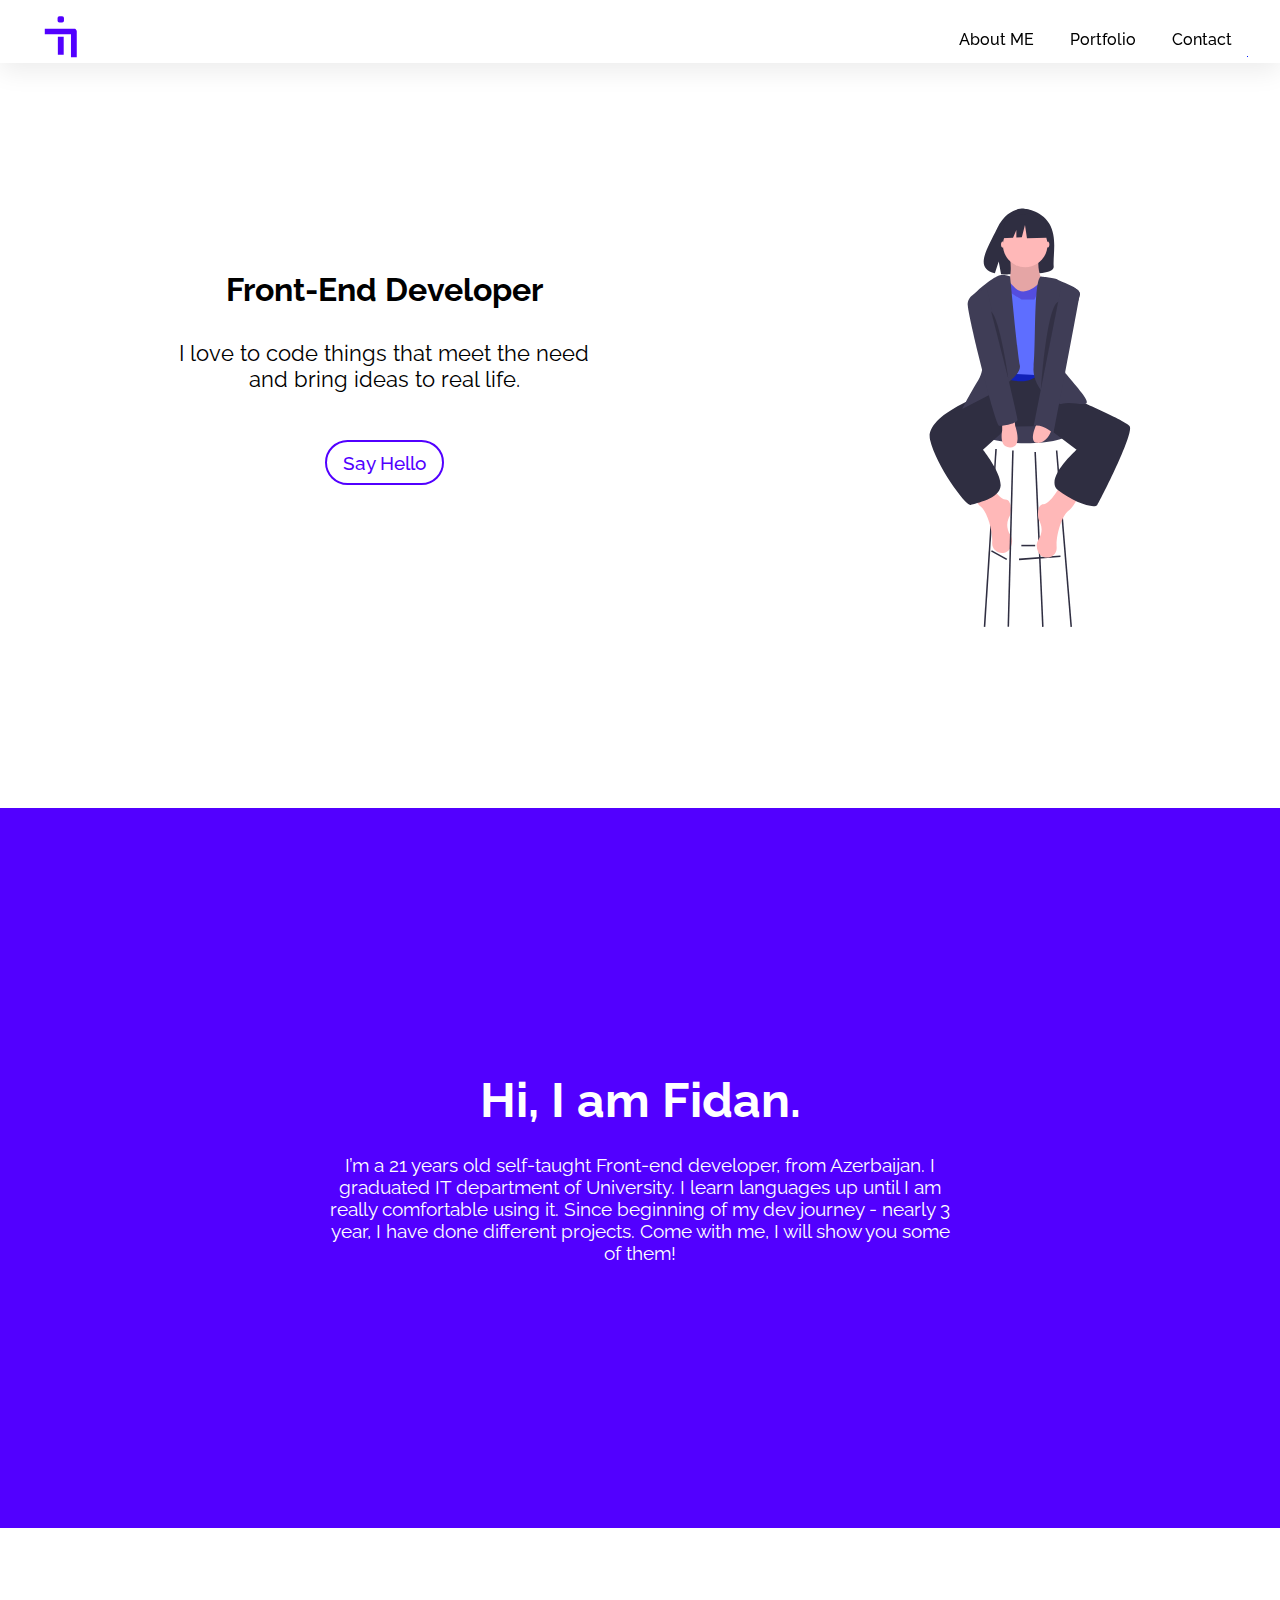
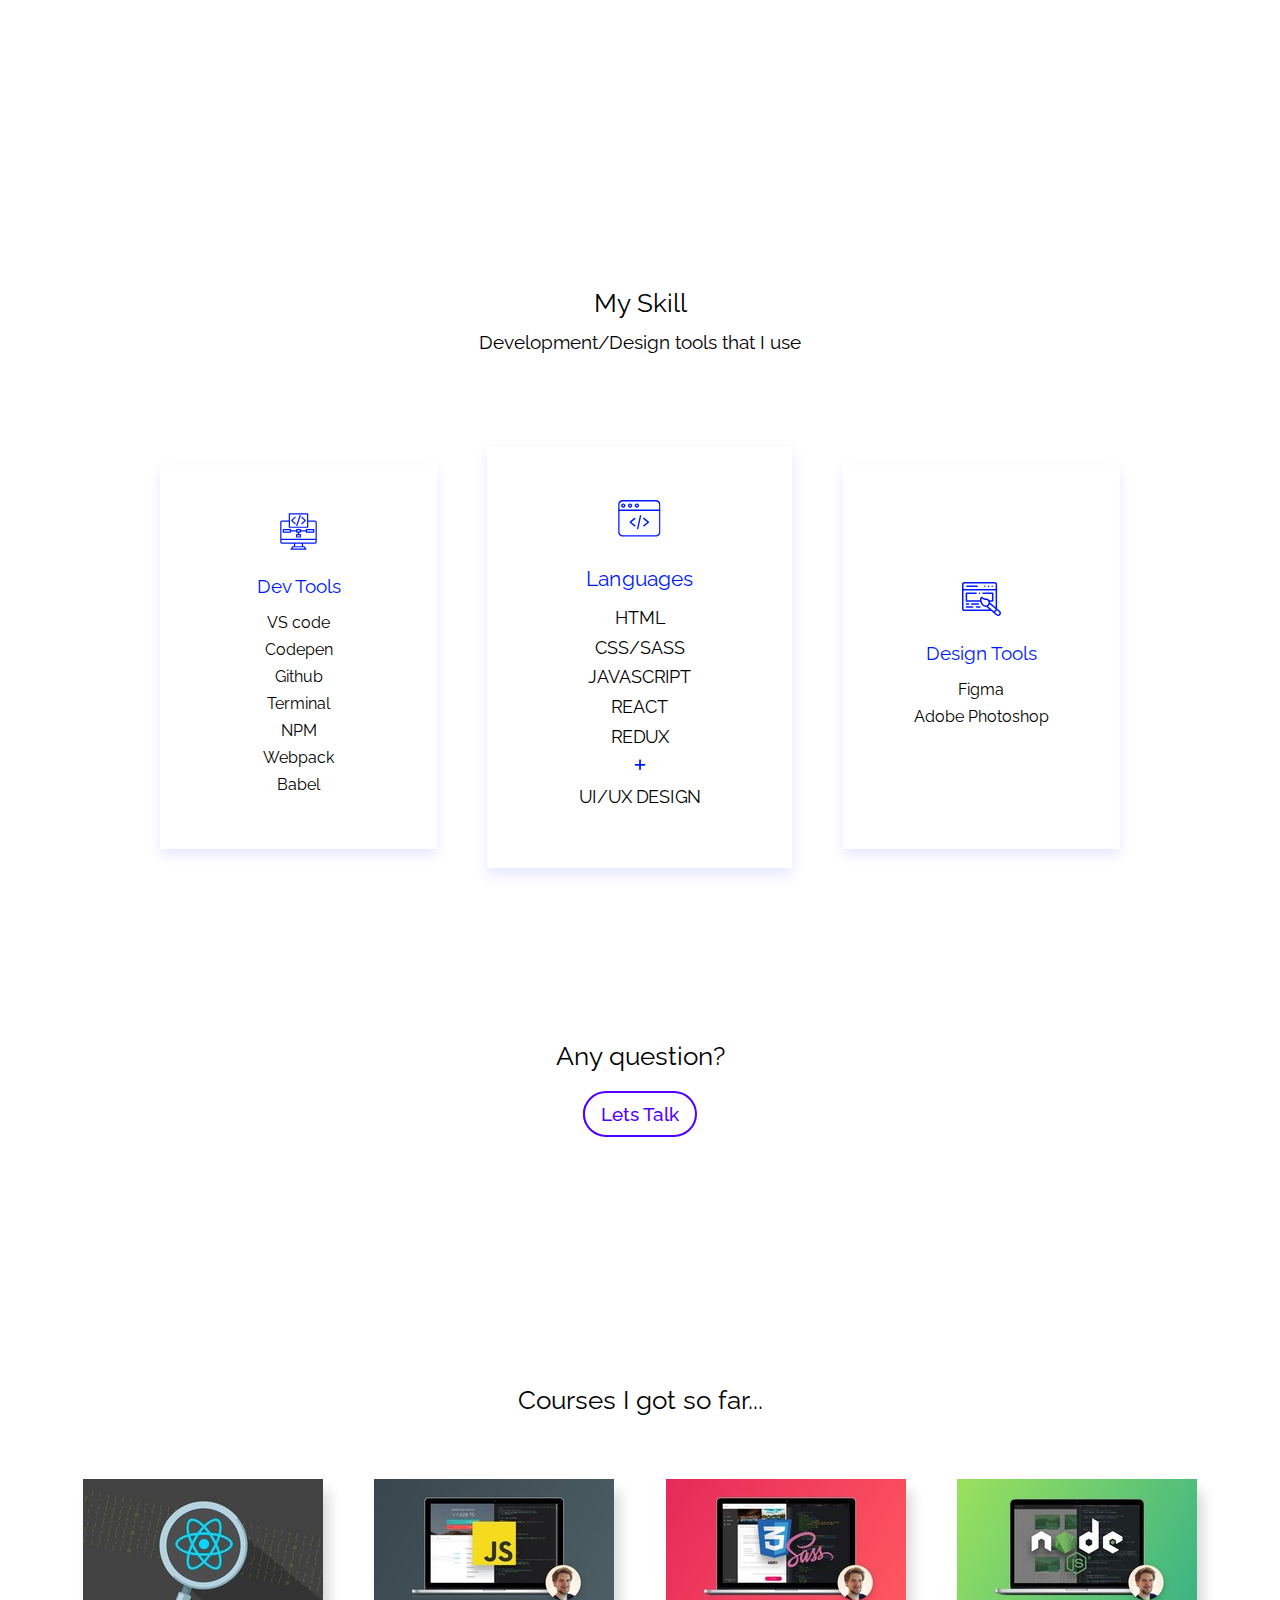
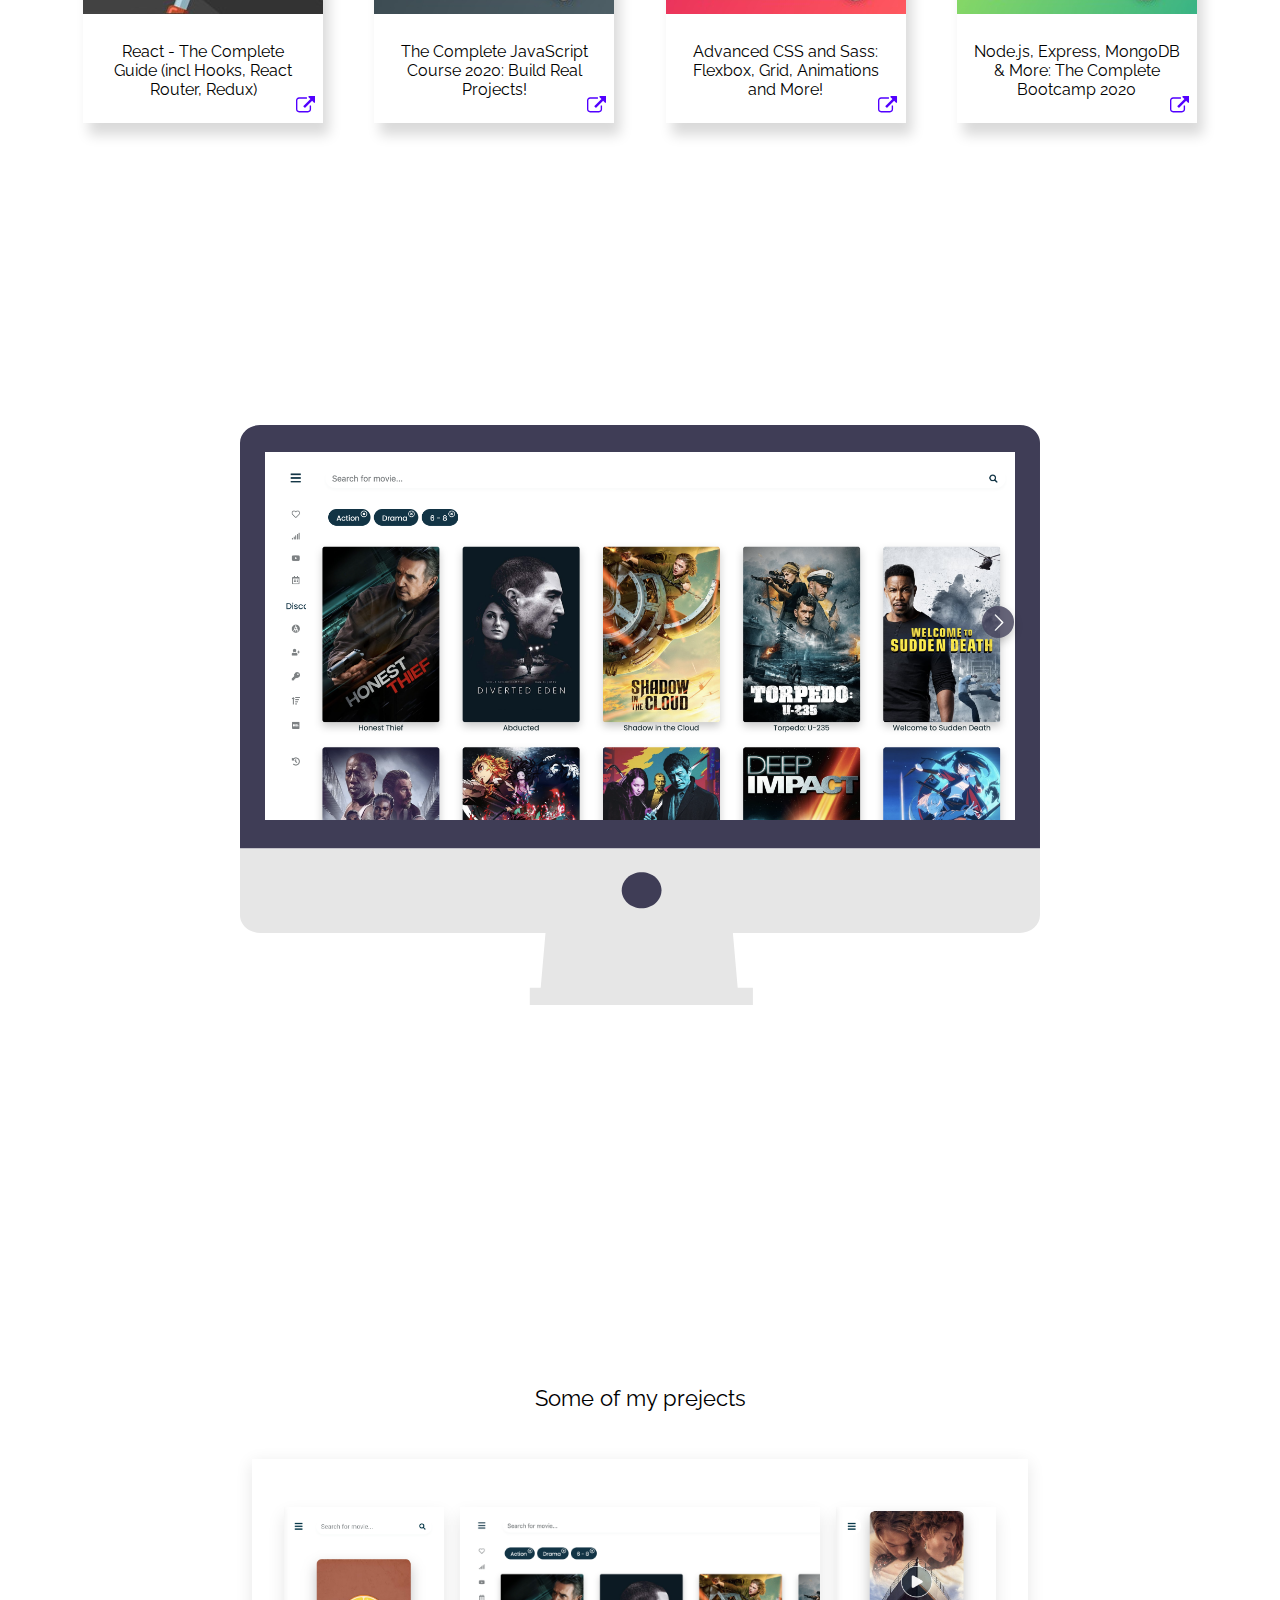
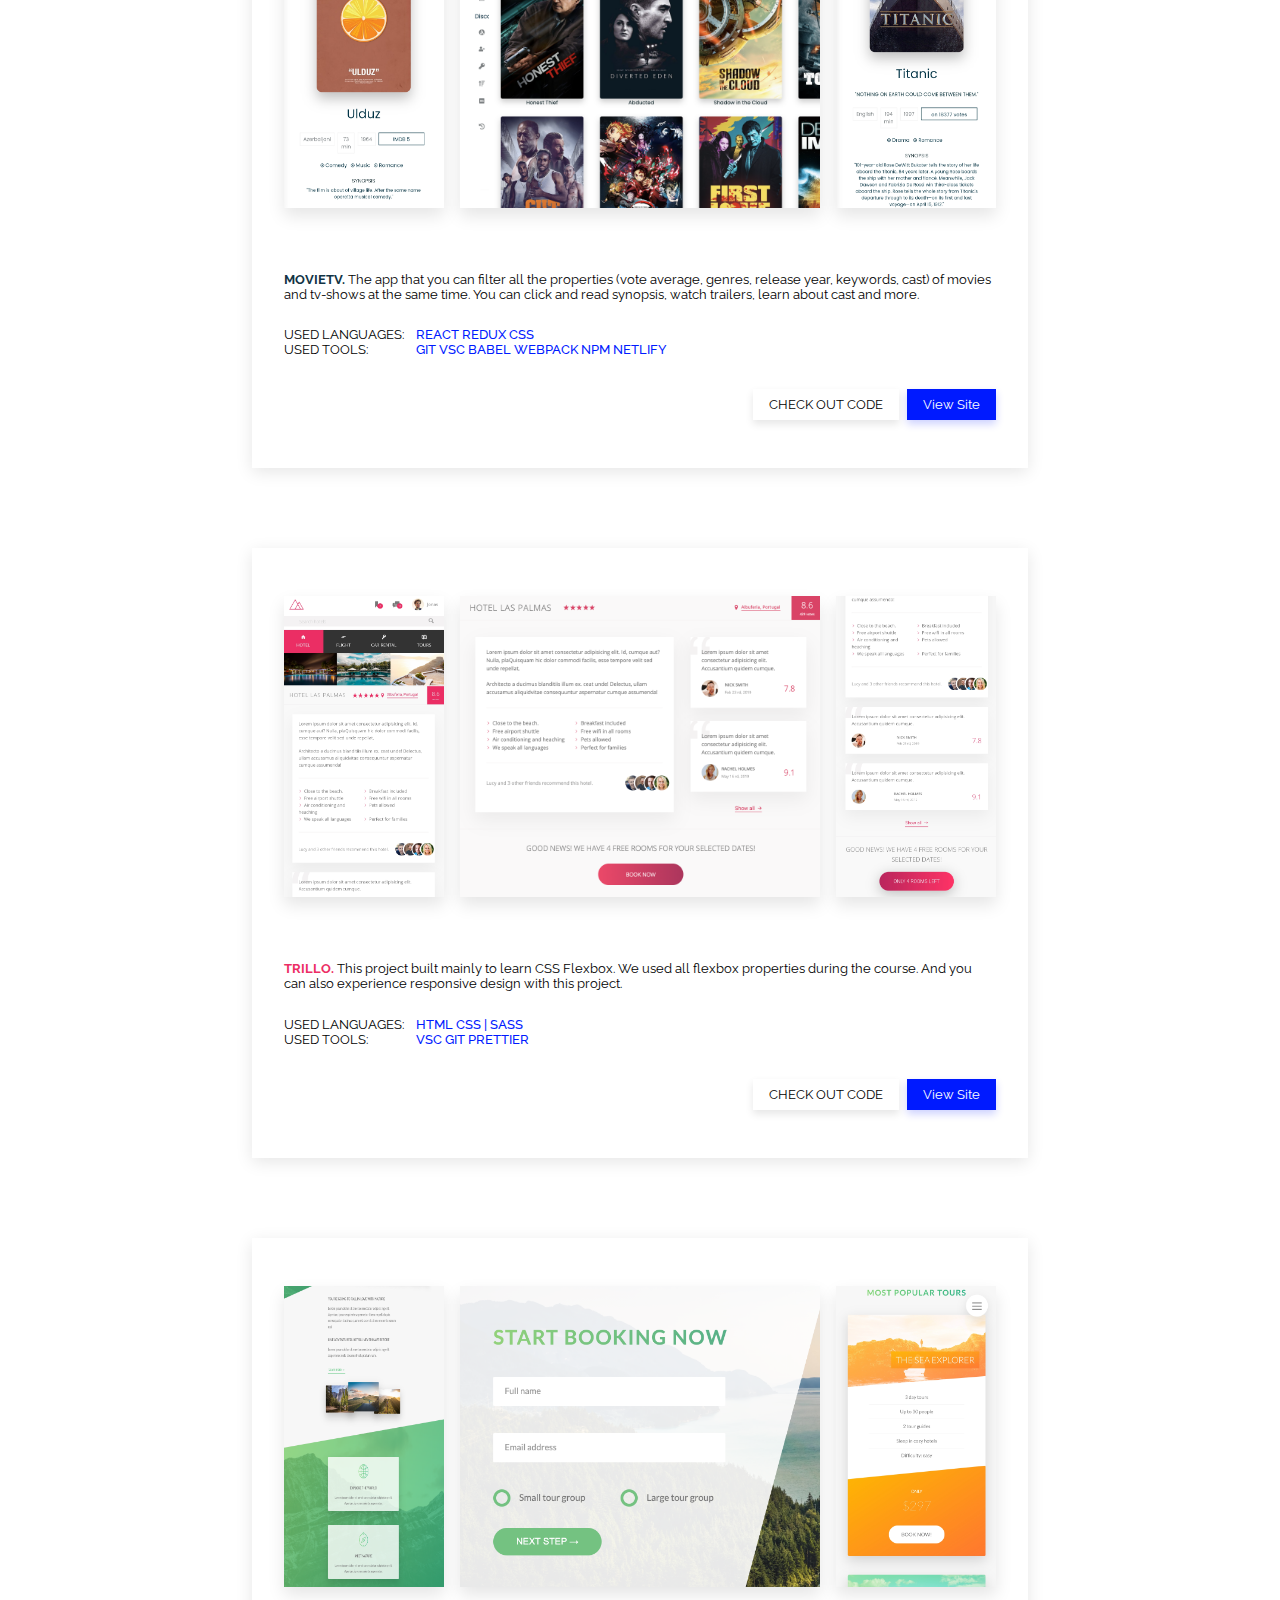
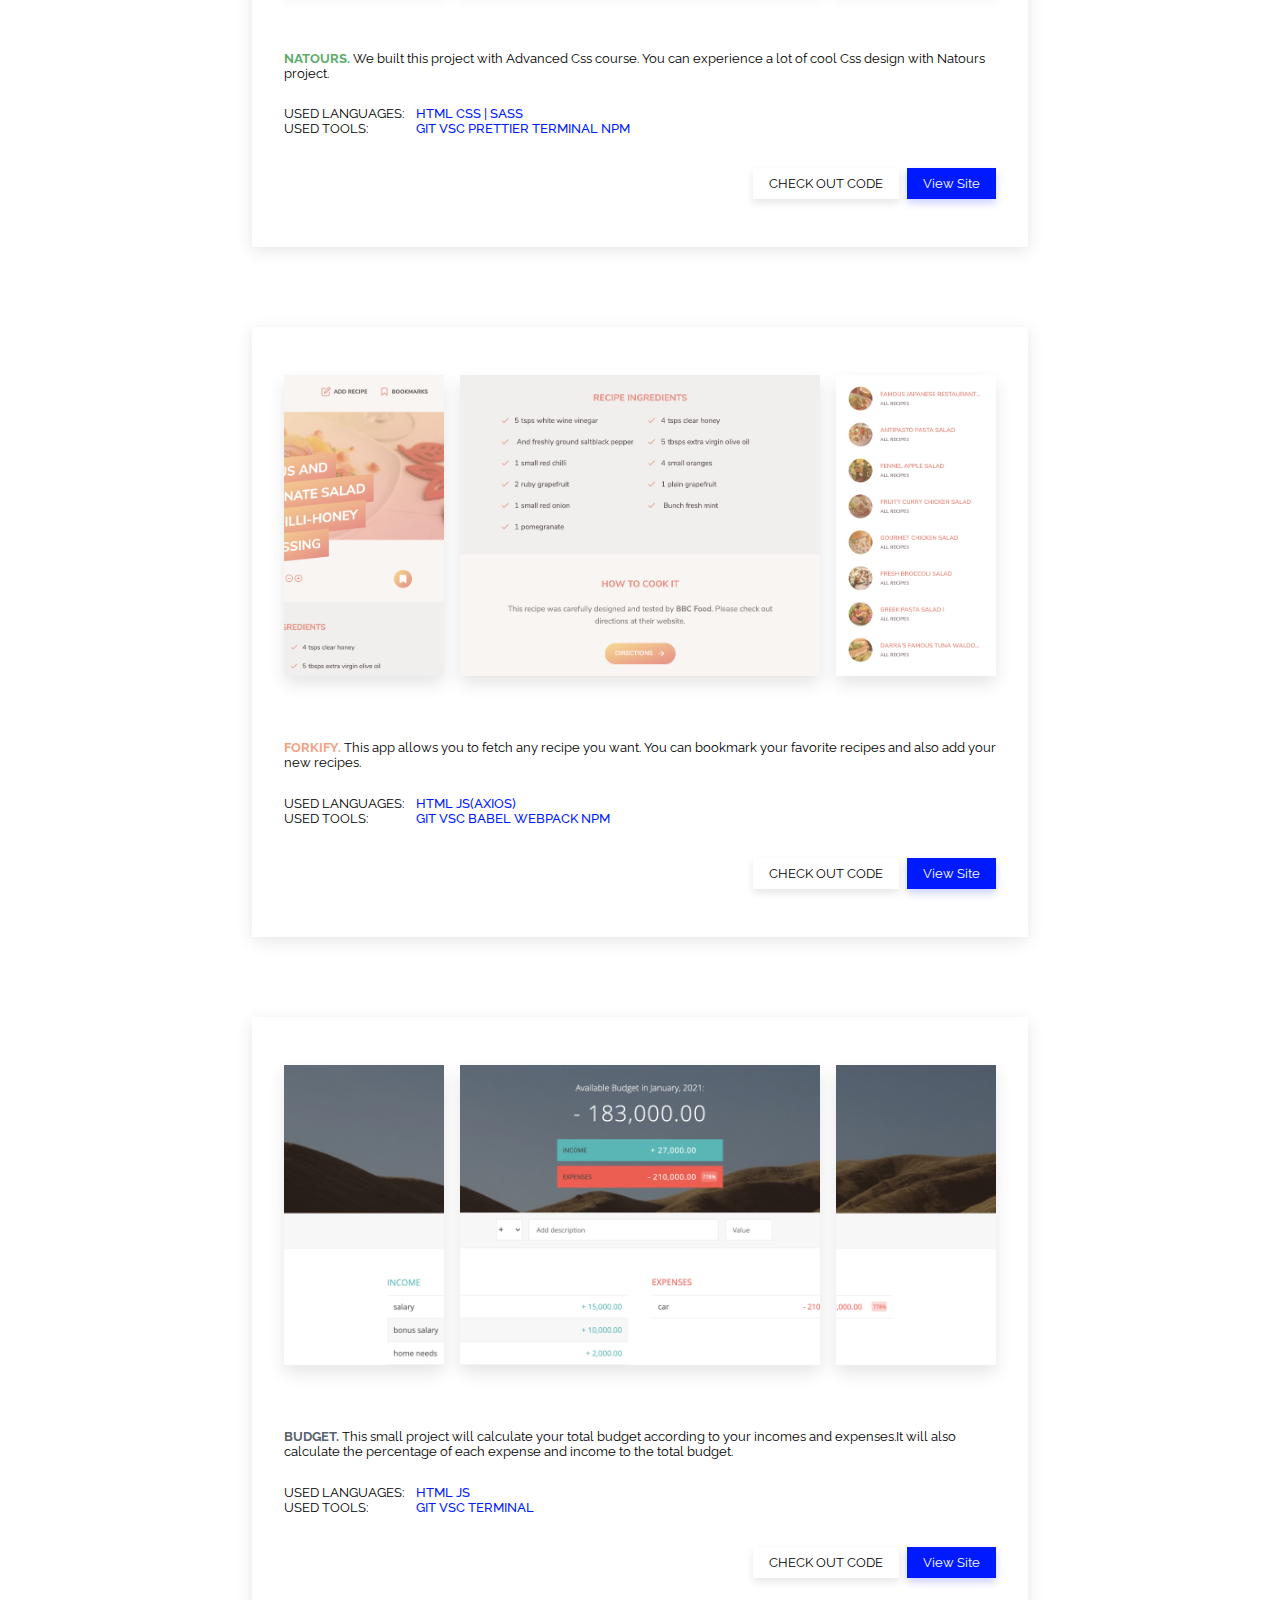
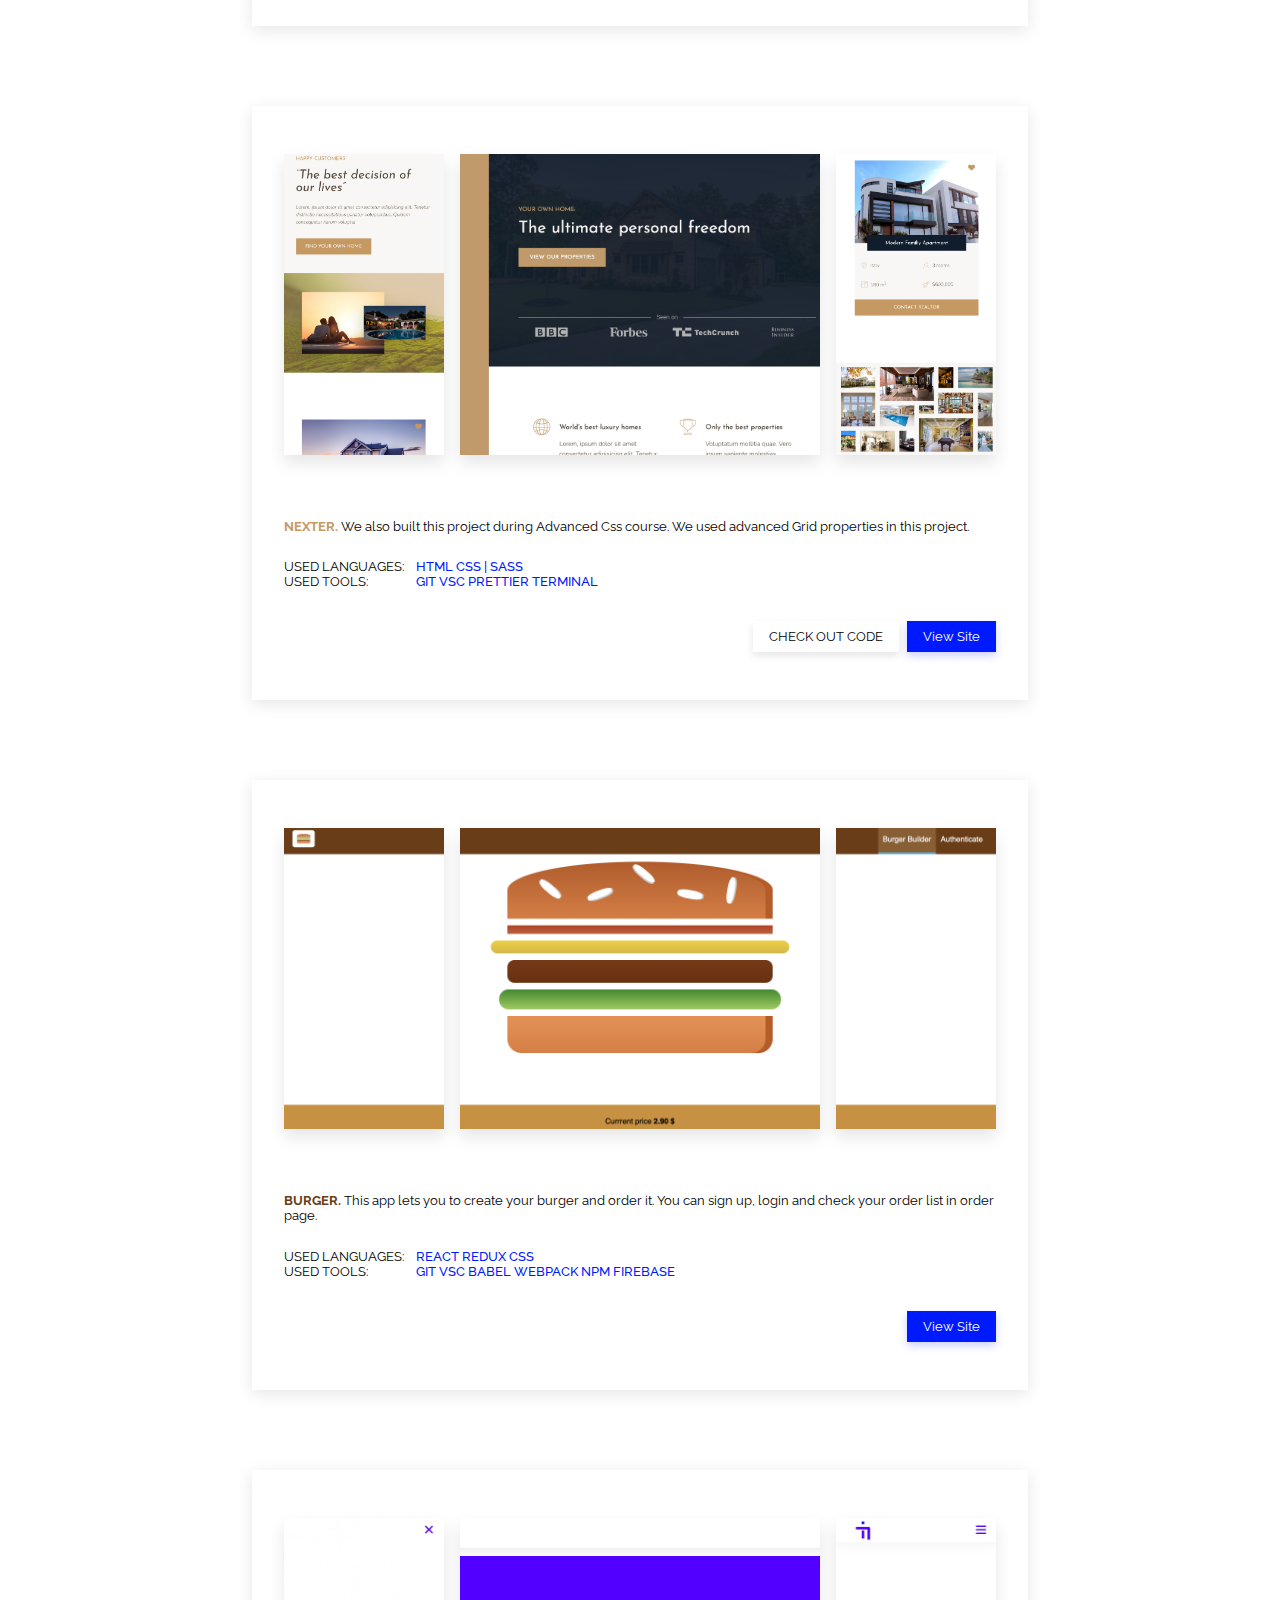
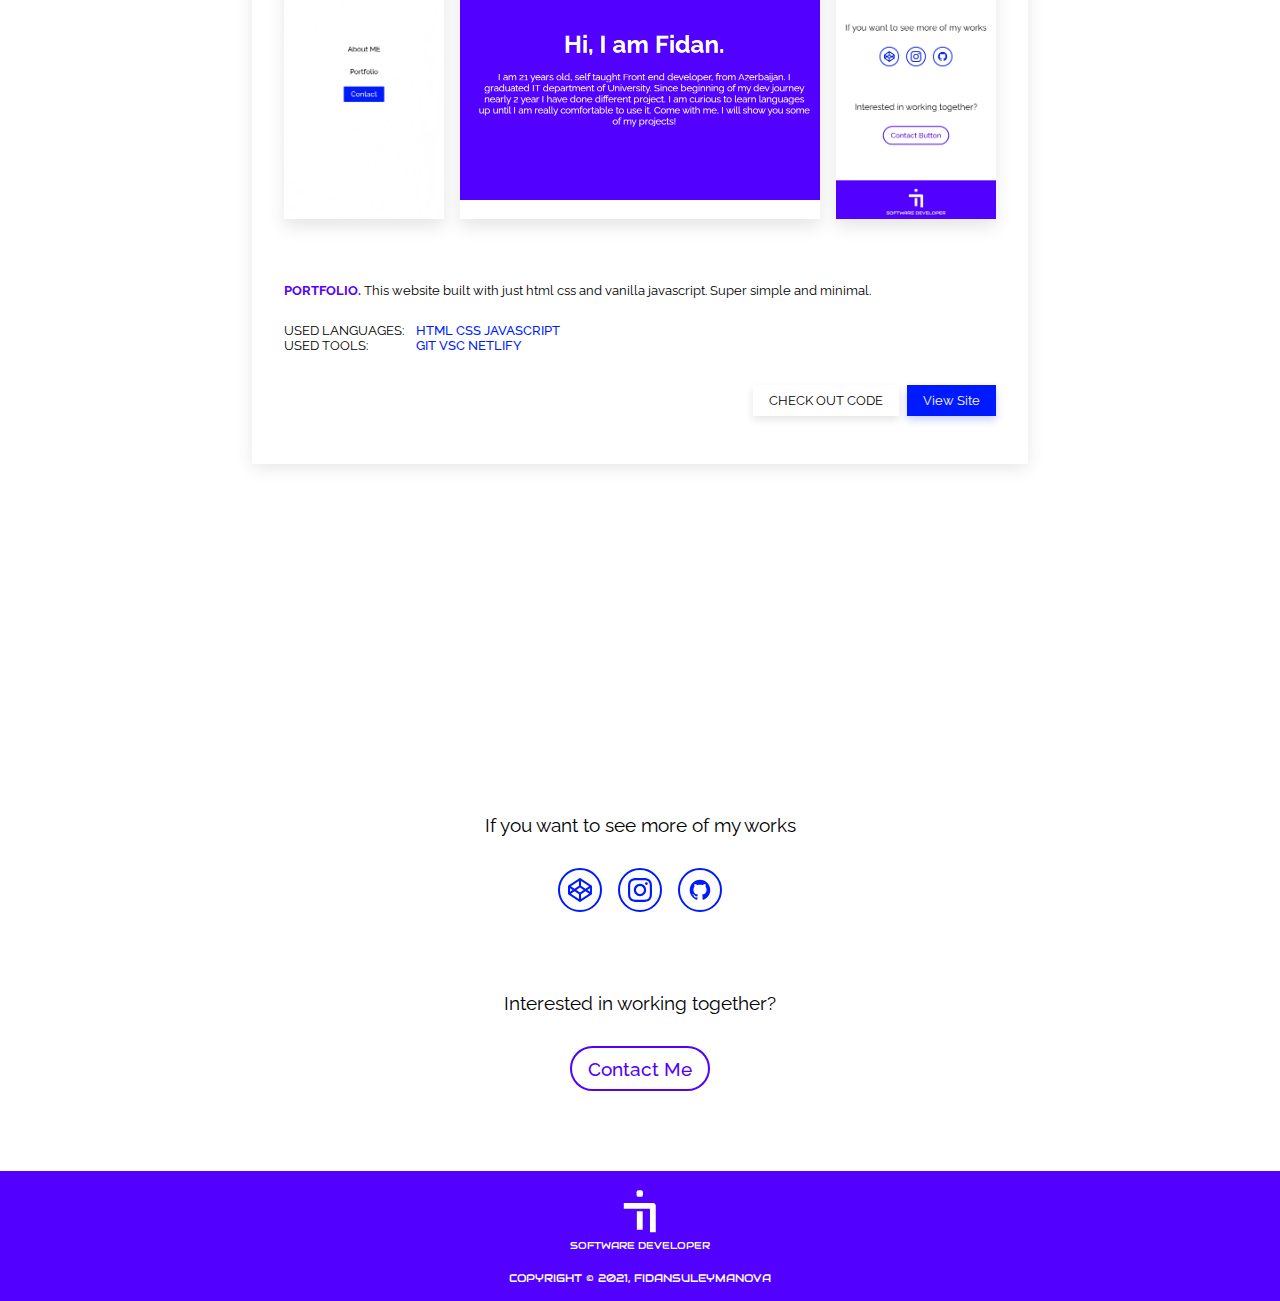
==== commit 1fa7c845: "changed logo color. fixed position of comp-screens for safari" ====
--- a/index.html
+++ b/index.html
@@ -42,7 +42,7 @@
     <div class="page-1" id="main">
         <div class="page-1-left">
             <h3>Front-end developer</h3>
-            <p>I love to code things that meets the need, And bringing ideas to real life.</p>
+            <p>I love to code things that meet the need and bring ideas to real life.</p>
             <a href="contact.html" class="contact-button">
                 Say Hello
             </a>
@@ -53,14 +53,10 @@
         <!-- <img class="page-2-me" src="images/me2.svg" alt=""> -->
         <div class="page-2-about-me">
             <h3>Hi, I am Fidan.</h3>
-            <p>I am 21 years old, self taught Front end developer, from Azerbaijan.
-                I graduated IT department of University. Since beginning of my dev journey nearly 2 year I have done
-                different
-                project. I am
-                curious to learn languages up until I am really comfortable to use it. Come
-                with
-                me, I will
-                show you some of my projects!
+            <p> I’m a 21 years old self-taught Front-end developer, from Azerbaijan.
+                I graduated IT department of University. I learn languages up until I am really comfortable using it.
+                Since beginning of my dev journey - nearly 3 year, I have done different projects.
+                Come with me, I will show you some of them!
             </p>
         </div>
     </div>
@@ -399,6 +395,33 @@
             </div>
             <div class="portfolio-buttons">
                 <a href="https://react-my-burger-32197.firebaseapp.com/" class="button_live" target="_blank">View Site</a>
+            </div>
+        </div>
+        <div class="portfolio-project">
+            <div class="portfolio-images">
+                <img src="images/portfolio1.png" alt="">
+                <img src="images/portfolio2.png" alt="">
+                <img src="images/portfolio3.png" alt="">
+            </div>
+            <div class="portfolio-theme">
+                <p> <span class="project-name portfolio">portfolio. </span>
+                    This website built with just html css and vanilla javascript.
+                Super simple and minimal.
+                </p>
+            </div>
+            <div class="portfolio-used">
+                <div class="portfolio-used-caption">
+                    <p>Used languages:</p>
+                    <p>Used tools:</p>
+                </div>
+                <div class="portfolio-used-example">
+                    <p>HTML CSS JAVASCRIPT</p>
+                    <p>GIT VSC NETLIFY</p>
+                </div>
+            </div>
+            <div class="portfolio-buttons">
+                <a href="https://github.com/fidangithub/portfolio" class="button_git" target="_blank">CHECK OUT CODE</a>
+                <a href="http://fidansuleymanova.com/" class="button_live" target="_blank">View Site</a>
             </div>
         </div>
     </div>
@@ -426,7 +449,7 @@
         <div class="contact-me">
             <p>Interested in working together?</p>
             <a href="contact.html" class="contact-button">
-                Contact Button
+                Contact Me
             </a>
         </div>
         
--- a/style.css
+++ b/style.css
@@ -17,6 +17,7 @@
 }
 html {
     scroll-behavior: smooth;
+    -webkit-tap-highlight-color: transparent;
 }
 a{
     text-decoration: none;
@@ -30,7 +31,7 @@
     margin-bottom: 2rem;
     position: fixed;
     background-color: rgba(255, 255, 255, 0.55);
-    box-shadow: 0 0.2rem 1.6rem rgba(0, 0, 0, 0.05);
+    box-shadow: 0 0.5rem 1.6rem rgba(0, 0, 0, 0.08);
     z-index: 1000;
 }
 .logo-svg {
@@ -384,14 +385,17 @@
 .computer-screens{
     margin-top: 1.7rem;
     display: flex;
+    flex-direction: row;
     transition: all .2s ease-in;
 }
 .computer-screen{
     width: 47rem;
+    align-items: flex-start;
 }
 .next-prev-buttons{
     position: absolute;
     display:flex;
+    flex-direction: row;
     width: 46.8rem;
     justify-content: space-between;
     align-items: center;
@@ -450,9 +454,6 @@
     color: white !important;
 }
 /* ////////////////////////////////CONTACT /////////////////////////////*/
-.navbar_contact {
-    padding-right: 3.1rem !important;
-}
 
 .contact-page {
     display: flex;
@@ -635,6 +636,9 @@
 .burger {
     color: #693D17;
 }
+.portfolio {
+    color: var(--main-color-2);
+}
 .portfolio-used {
     width: 100%;
     display: flex;
@@ -763,7 +767,7 @@
     flex-direction: column-reverse;
    }
    .contact-page > * {
-    margin-bottom: 10vh;
+    margin: 0 0 10vh 0;
     height: max-content;
    }
    .more {
@@ -774,8 +778,14 @@
   .navigation{
     display: block;
   }
+  .navbar {
+    padding: 1rem 2rem 0 1rem;
+  }
   .nav-links {
     display: none;
+  }
+  .page-1-left {
+    width: 85%;
   }
   .page-1-left >p {
     font-size: 1.2rem;
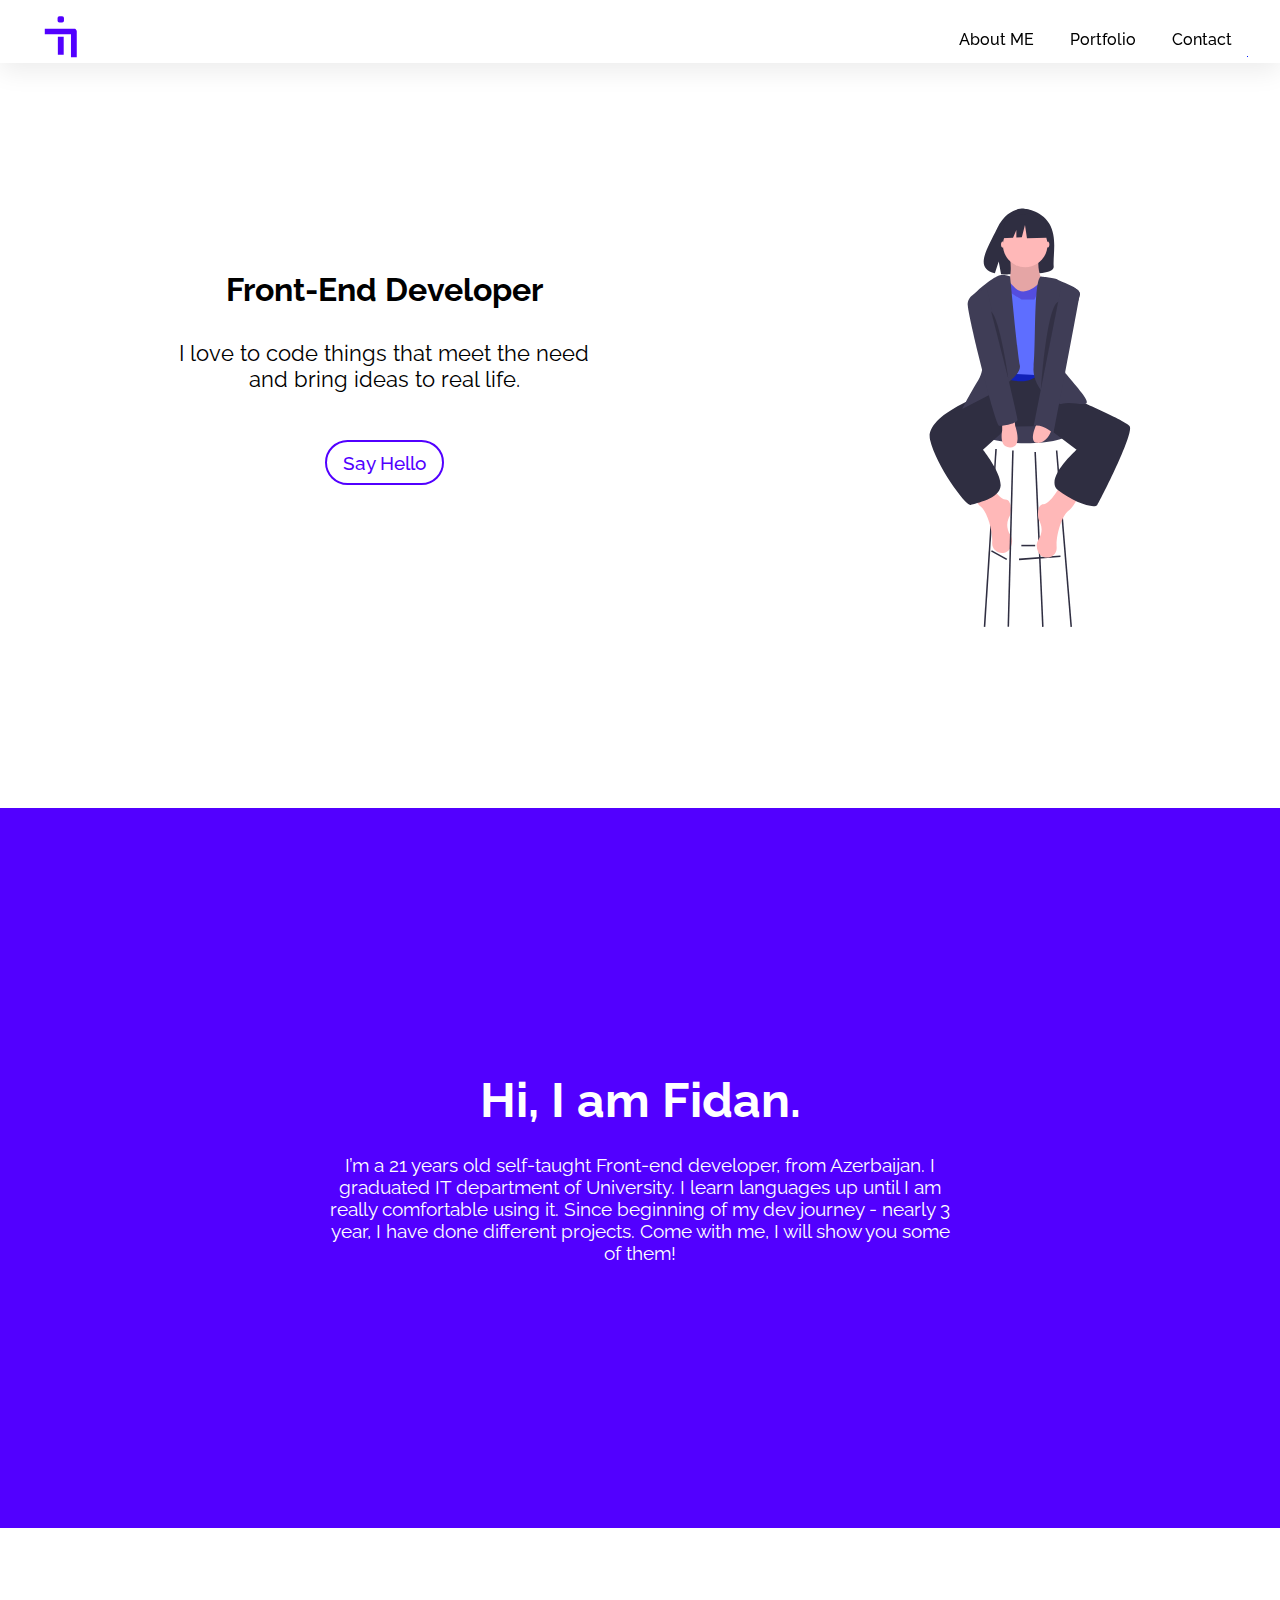
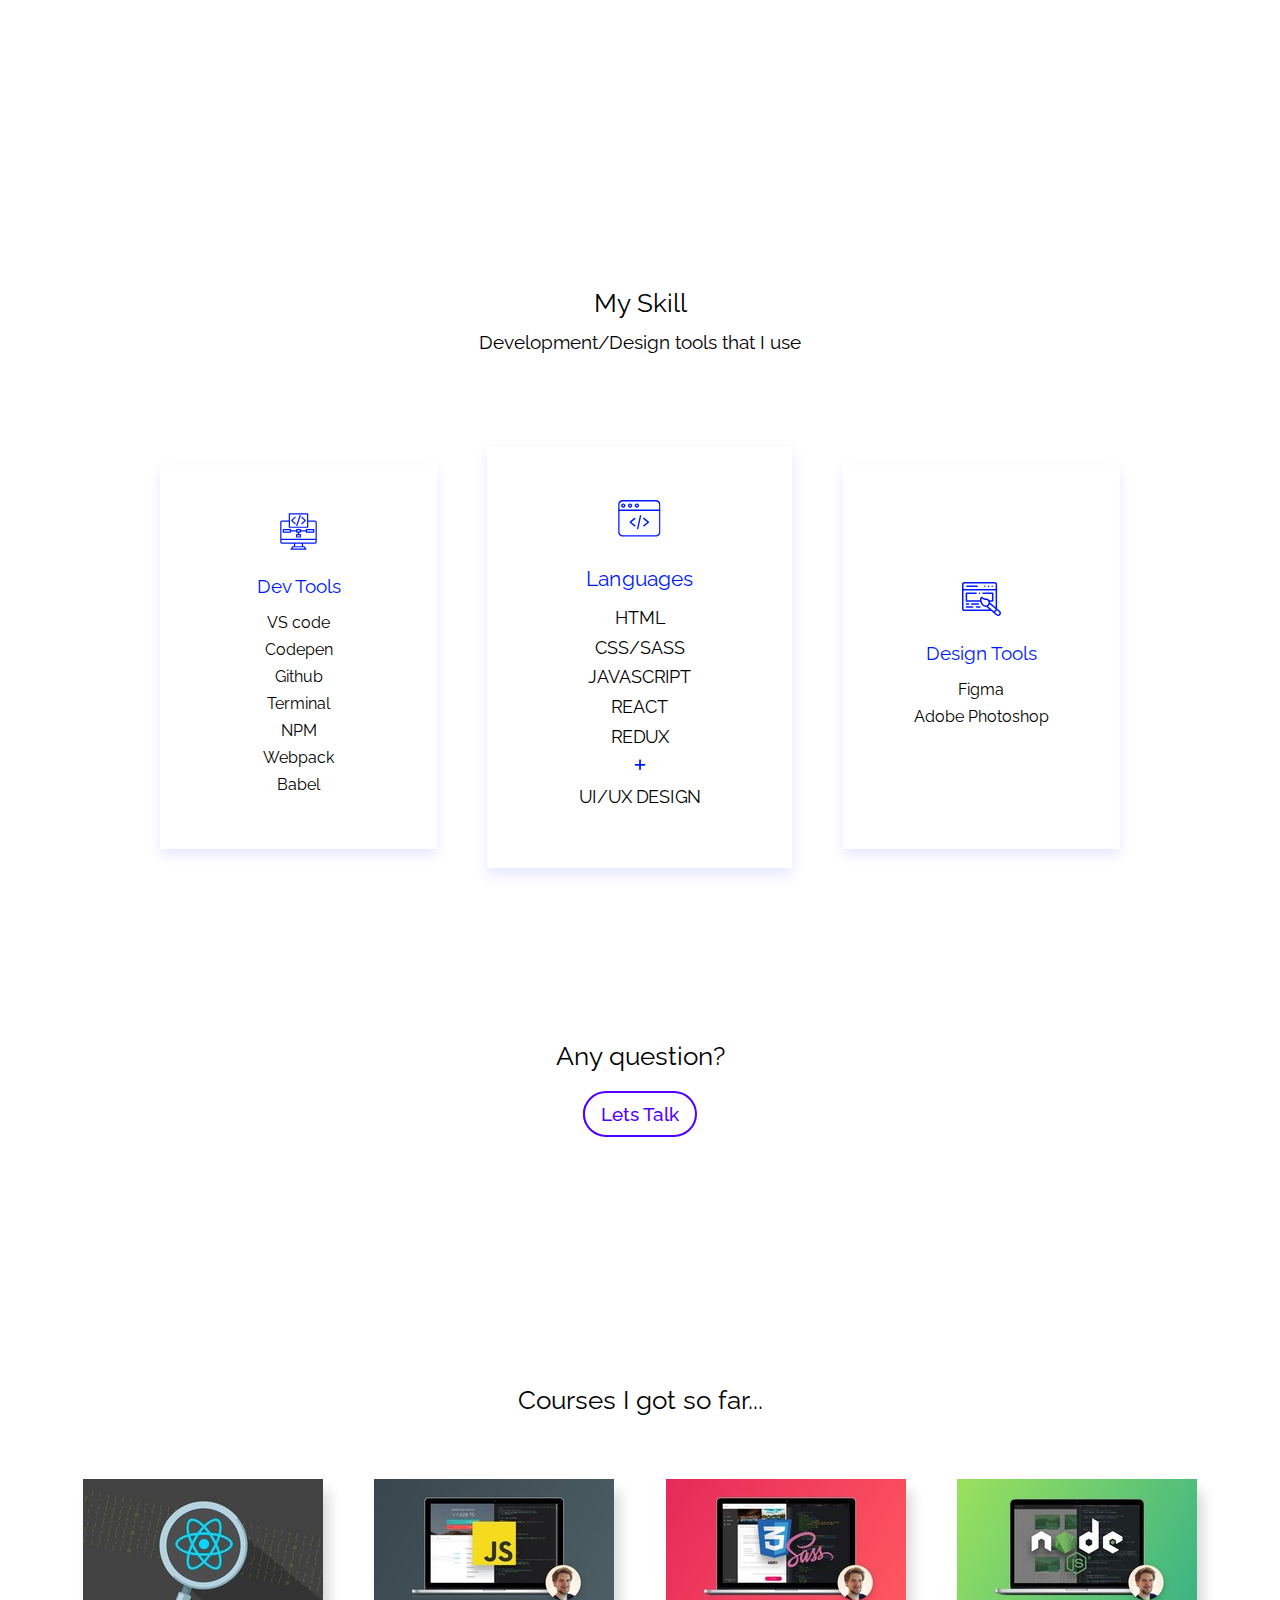
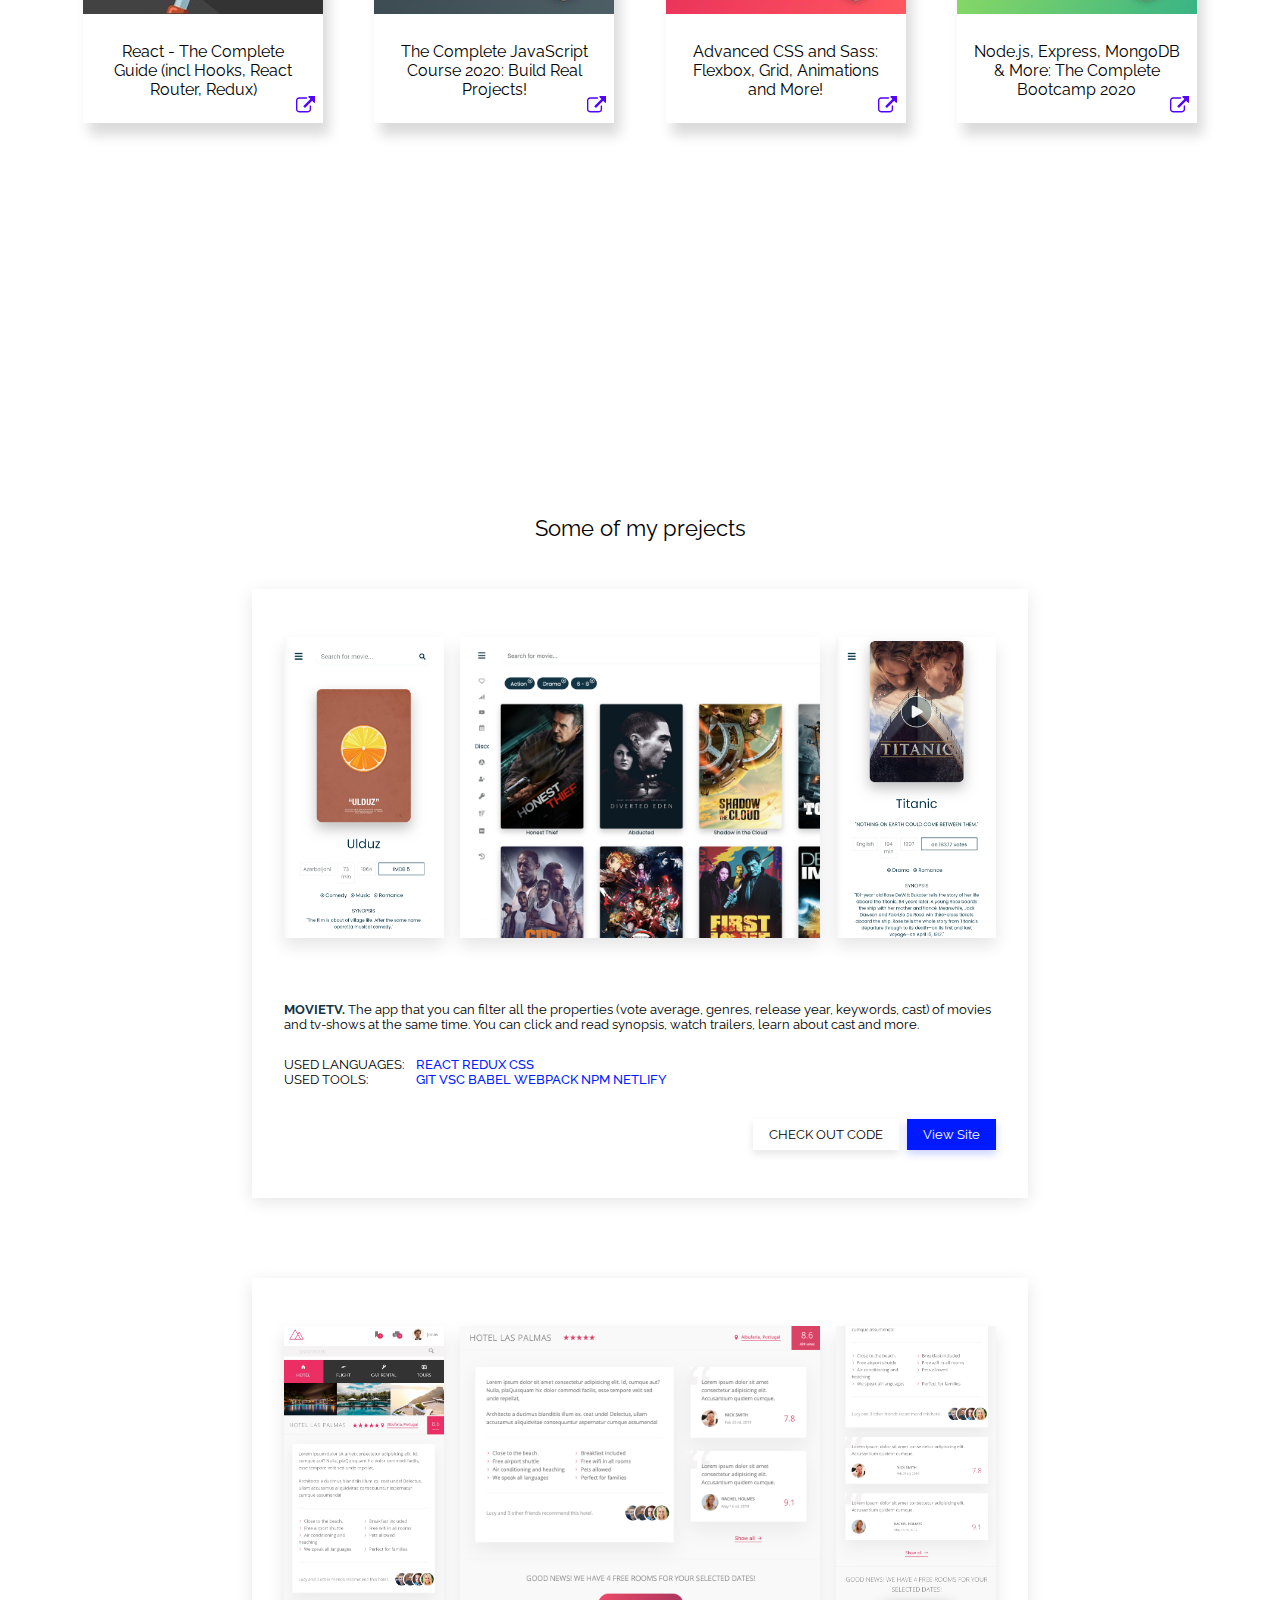
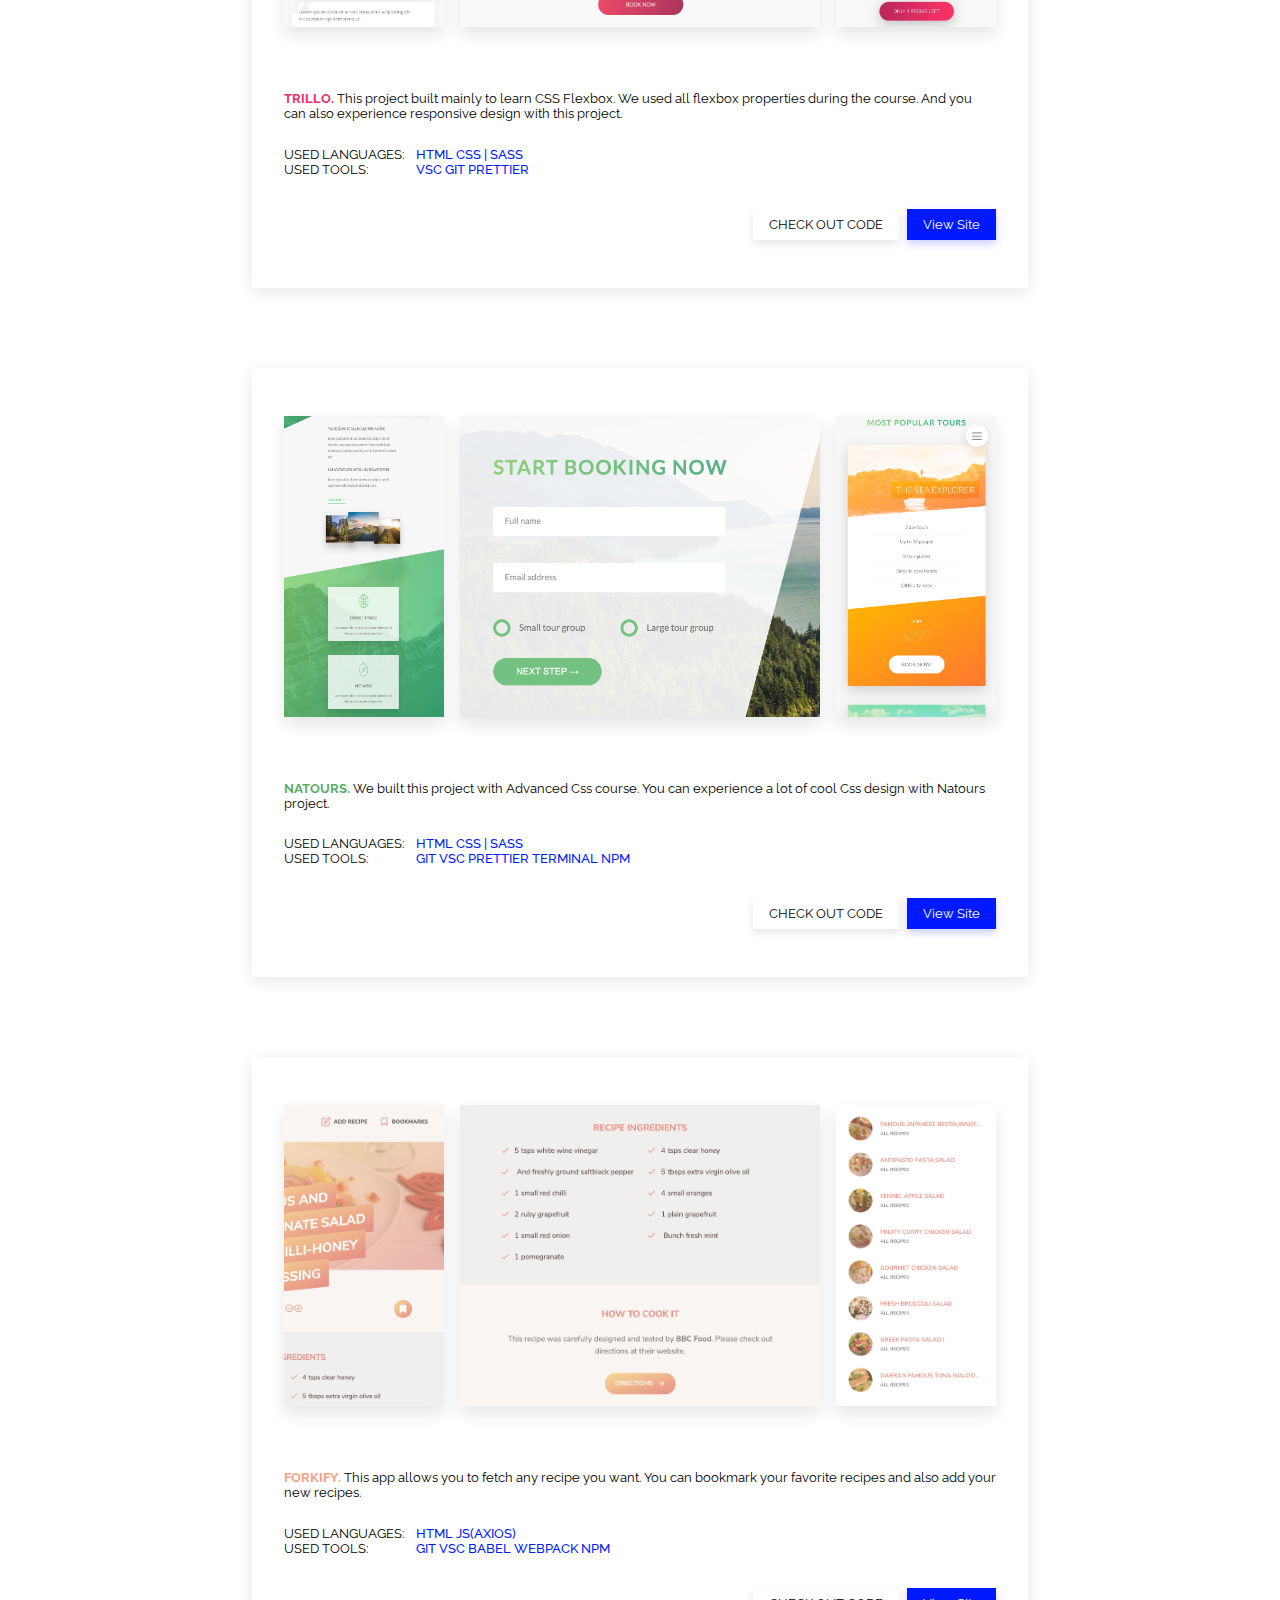
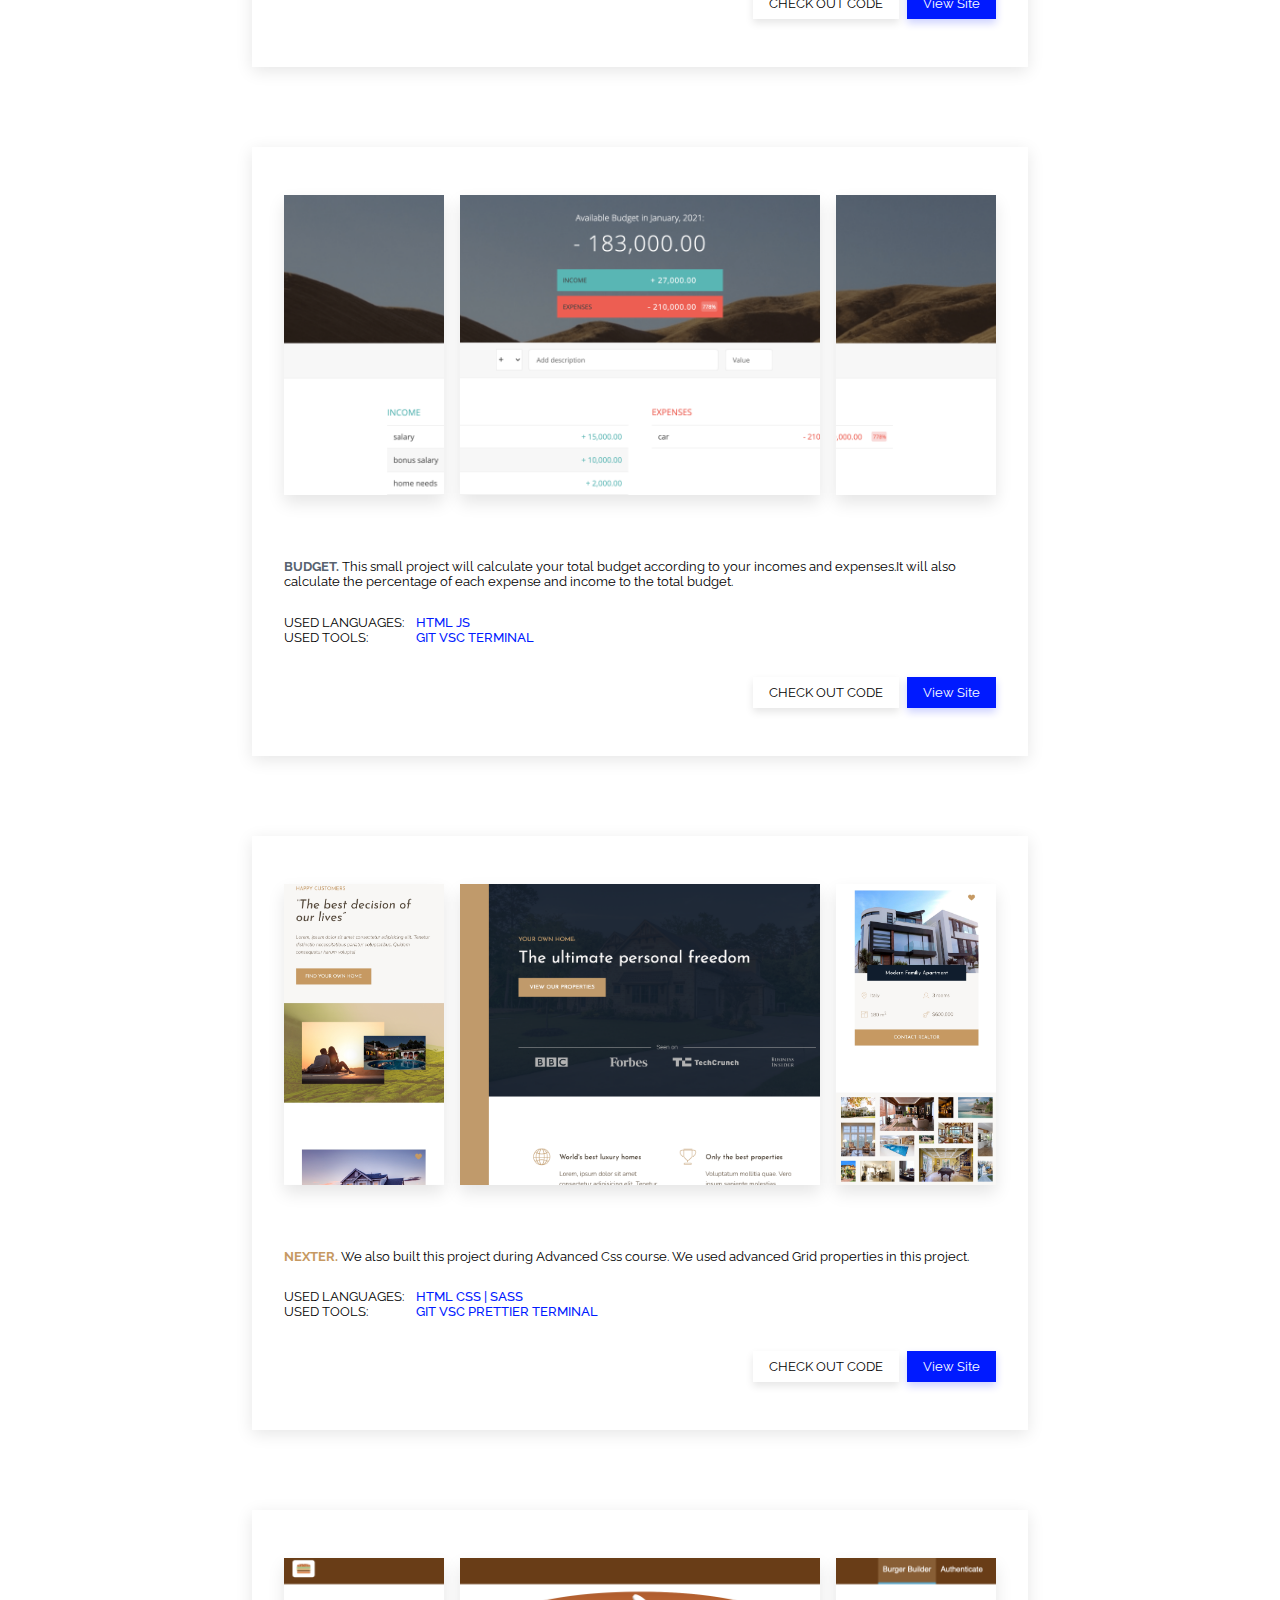
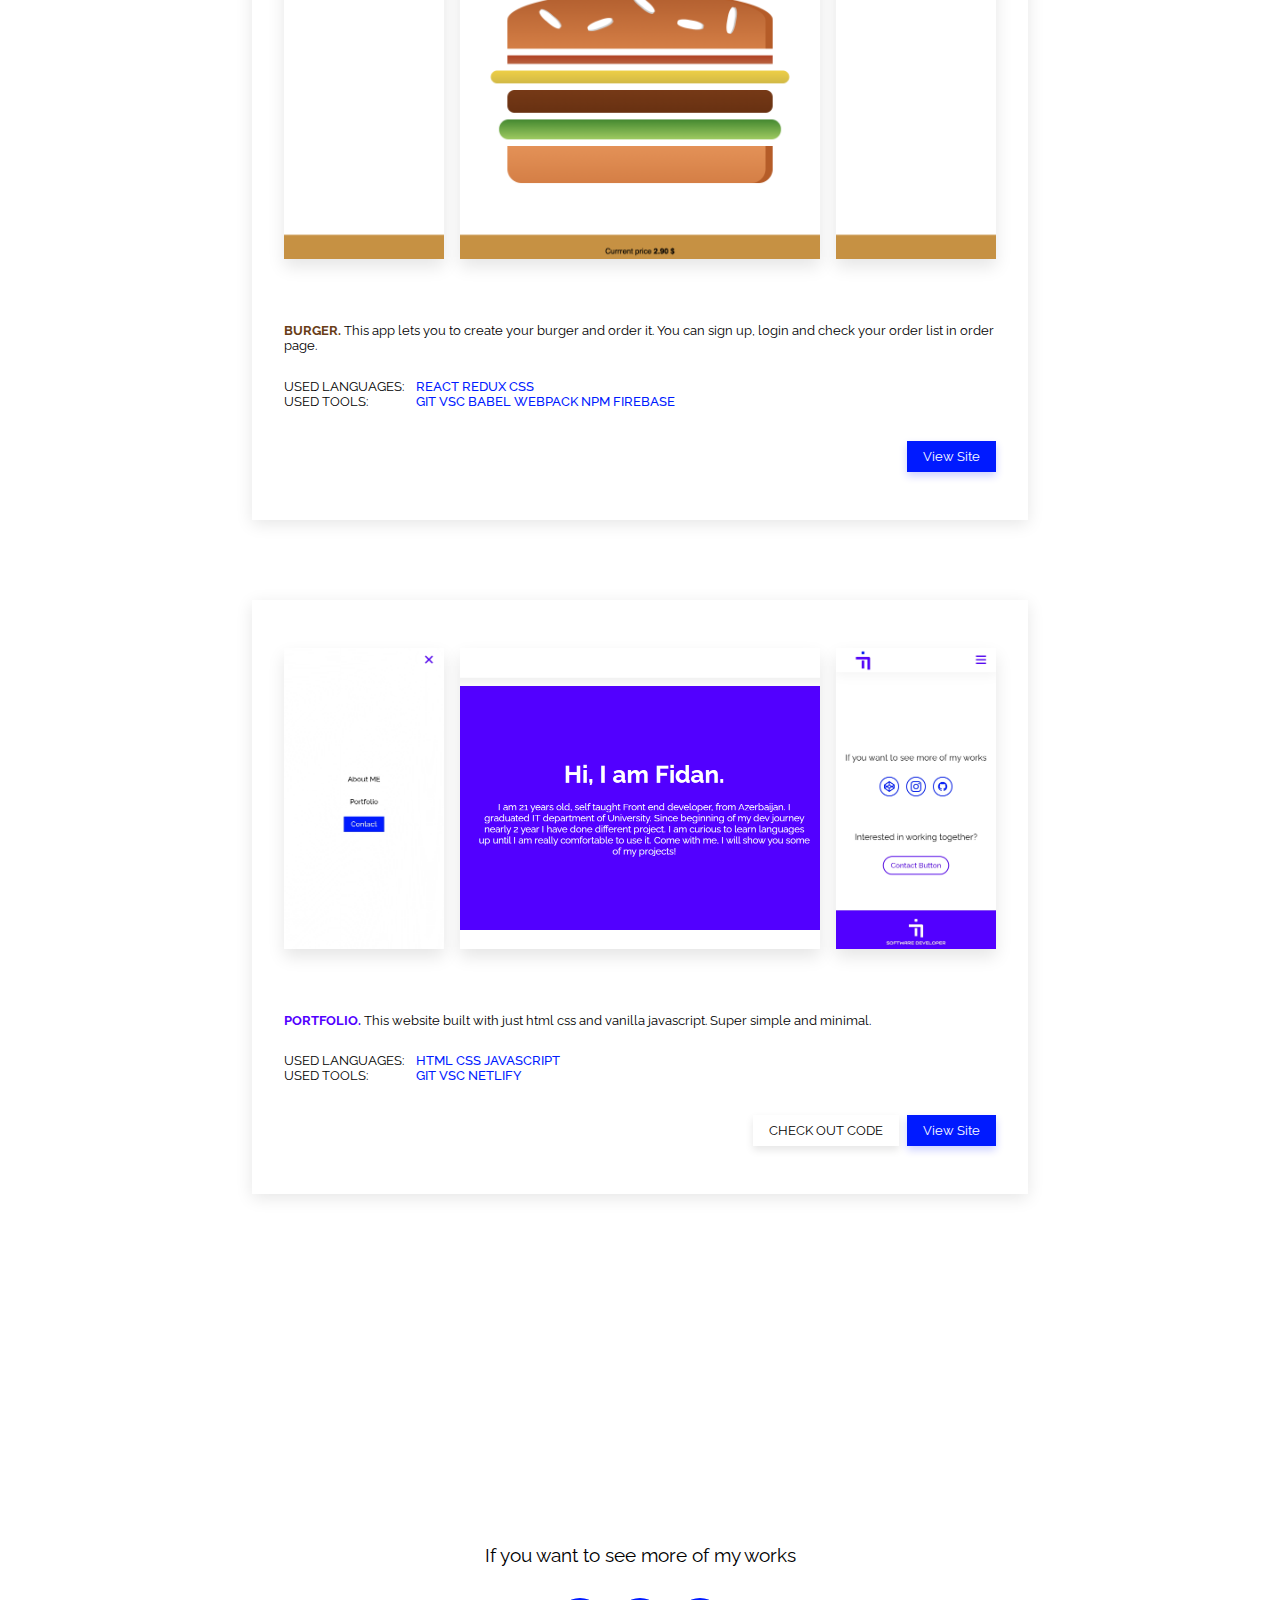
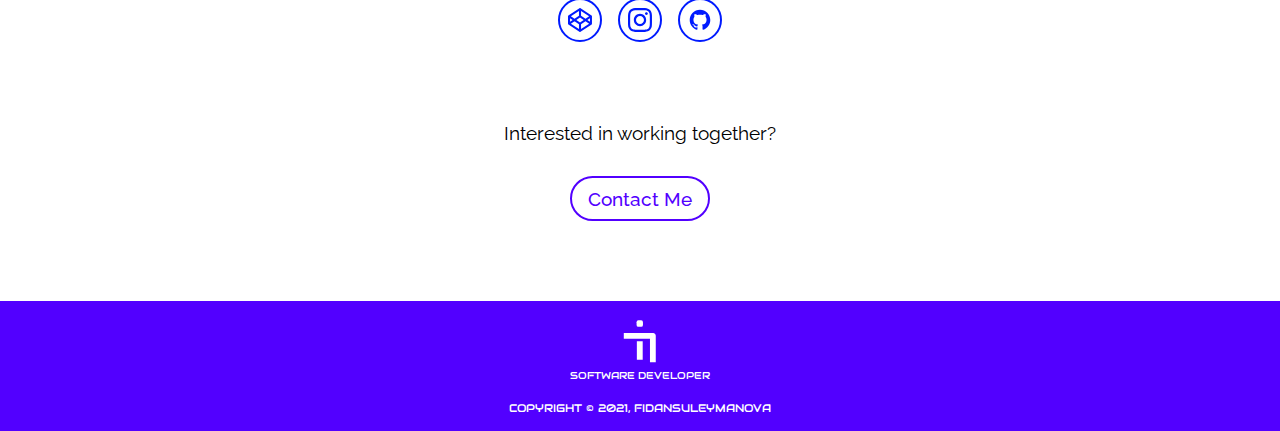
==== commit 2dace0e3: "removed page-5" ====
--- a/index.html
+++ b/index.html
@@ -162,7 +162,7 @@
             </div>
         </div>
     </div>
-    <div class="page-5" id="portfolio-main">
+    <!-- <div class="page-5" id="portfolio-main">
         
         <div class="portfolio-wrapper">
             <div class="portfolio-computer">
@@ -200,7 +200,7 @@
                 </div>
             </div>
         </div>
-    </div>
+    </div> -->
     <div class="page-6" id="portfolio">
         <p>Some of my prejects</p>
         <div class="portfolio-project">
--- a/style.css
+++ b/style.css
@@ -315,7 +315,7 @@
     margin-bottom: 2rem;
 }
 .page-4{
-    margin-bottom: 30vh;
+    margin-bottom: 40vh;
     text-align: center;;
 }
 .page-4 > p {
@@ -832,9 +832,9 @@
    textarea {
     width: 350px !important; 
    }
-   .page-4 {
-    margin-bottom: 20vh;
-   }
+   /* .page-4 {
+    margin-bottom: 40vh;
+   } */
    .page-6 {
     margin-bottom: 26vh;
    }
